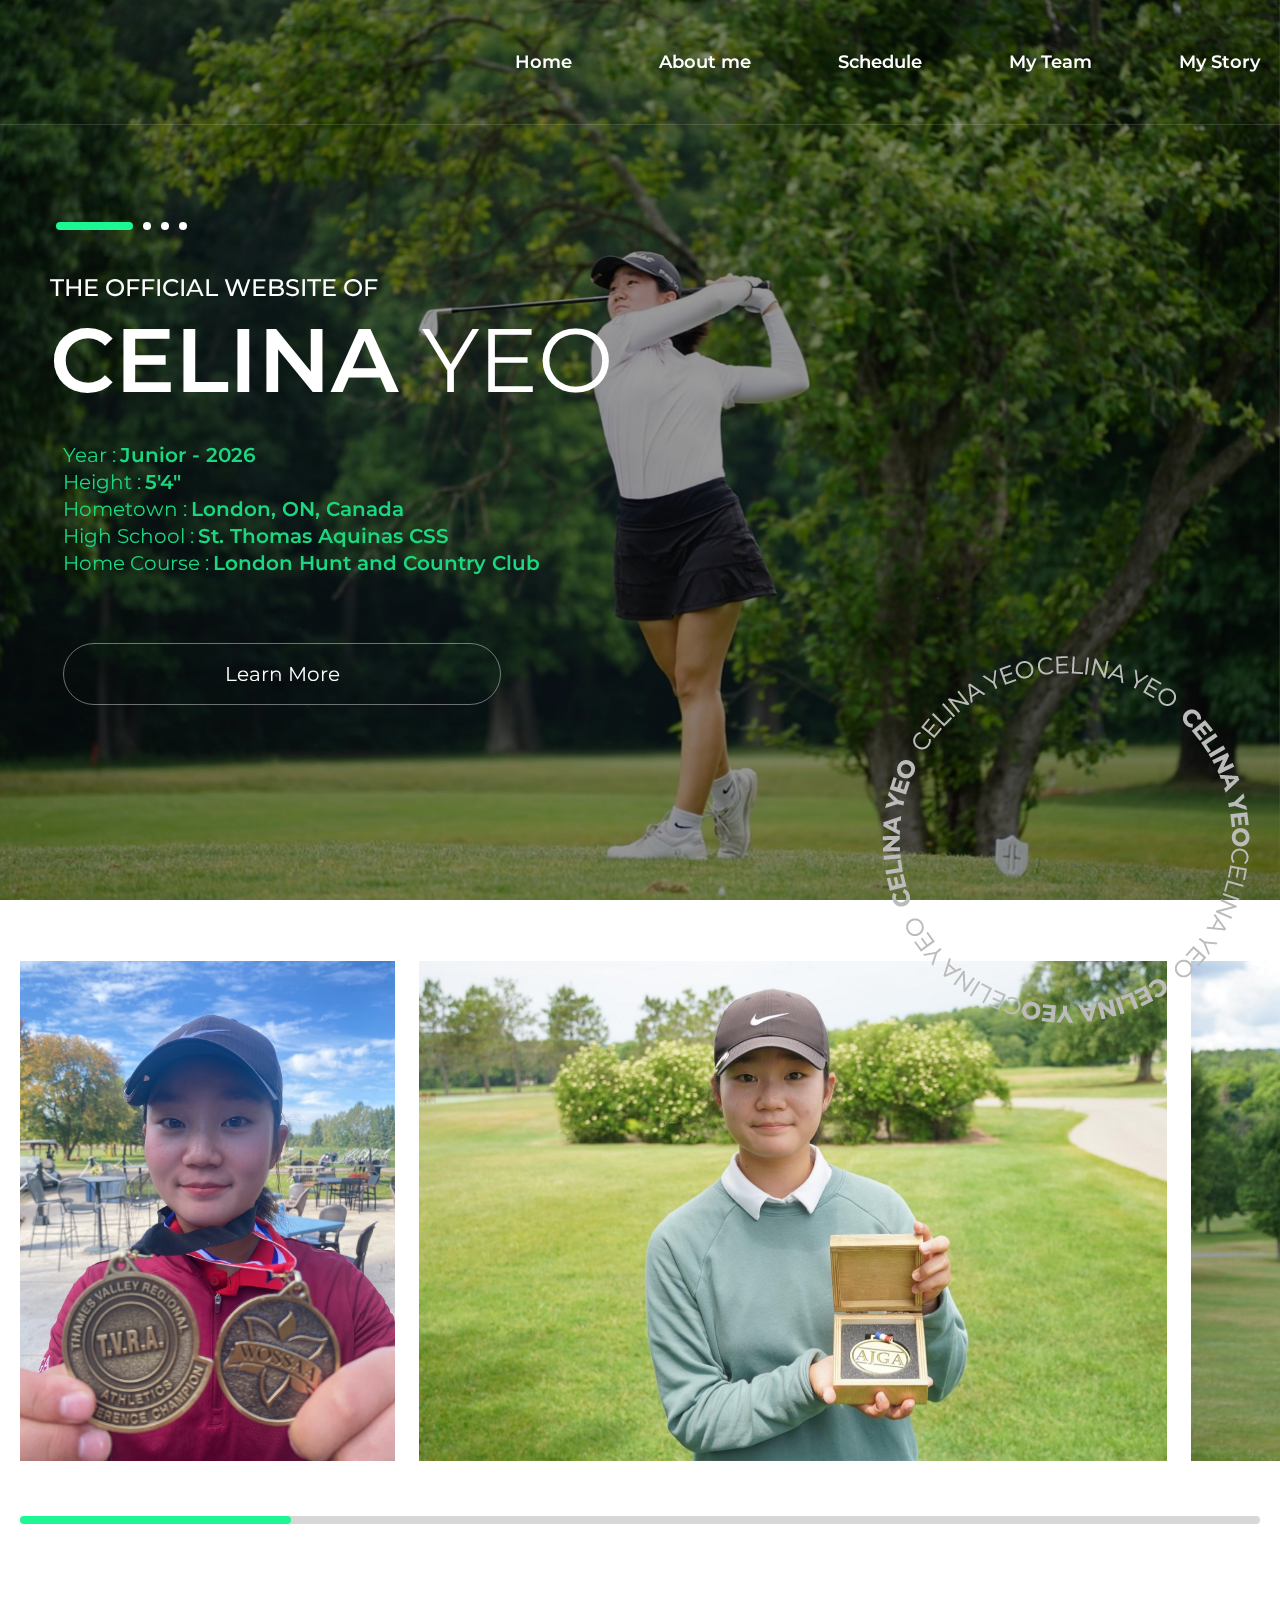
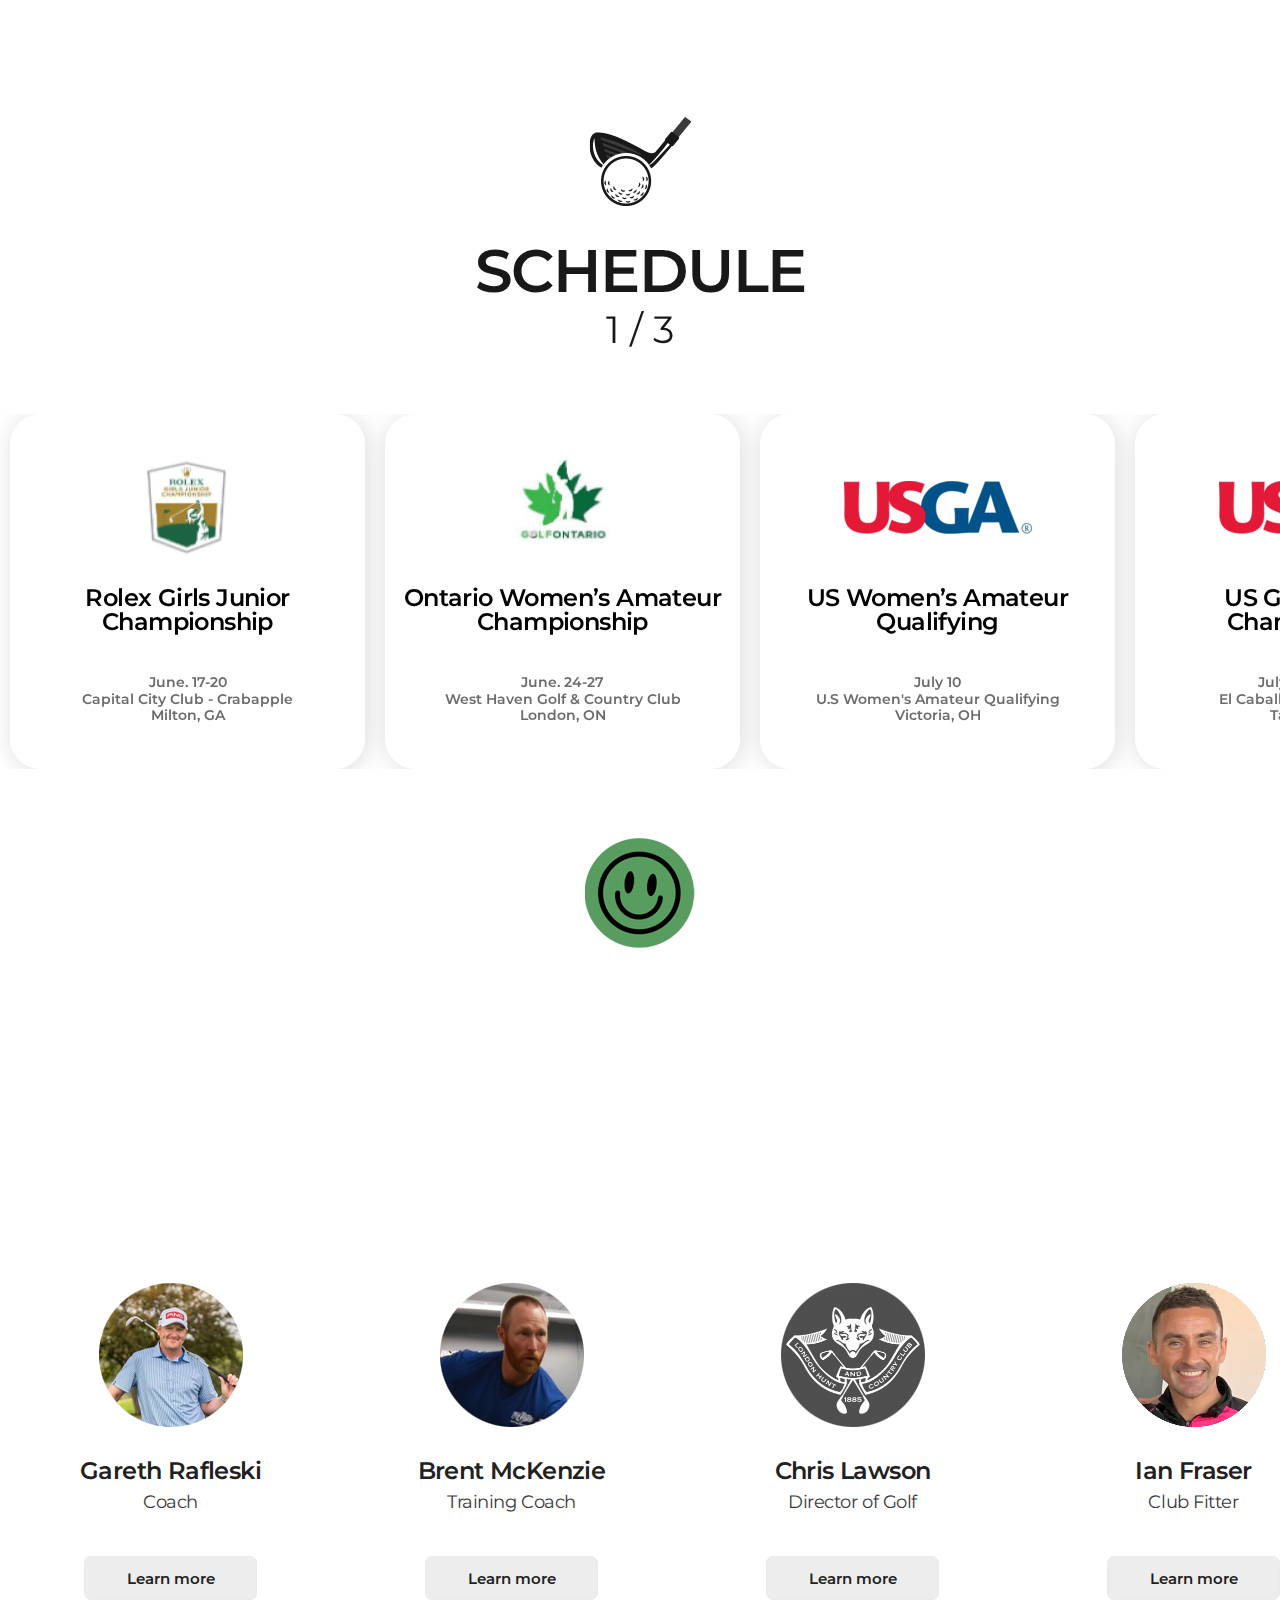
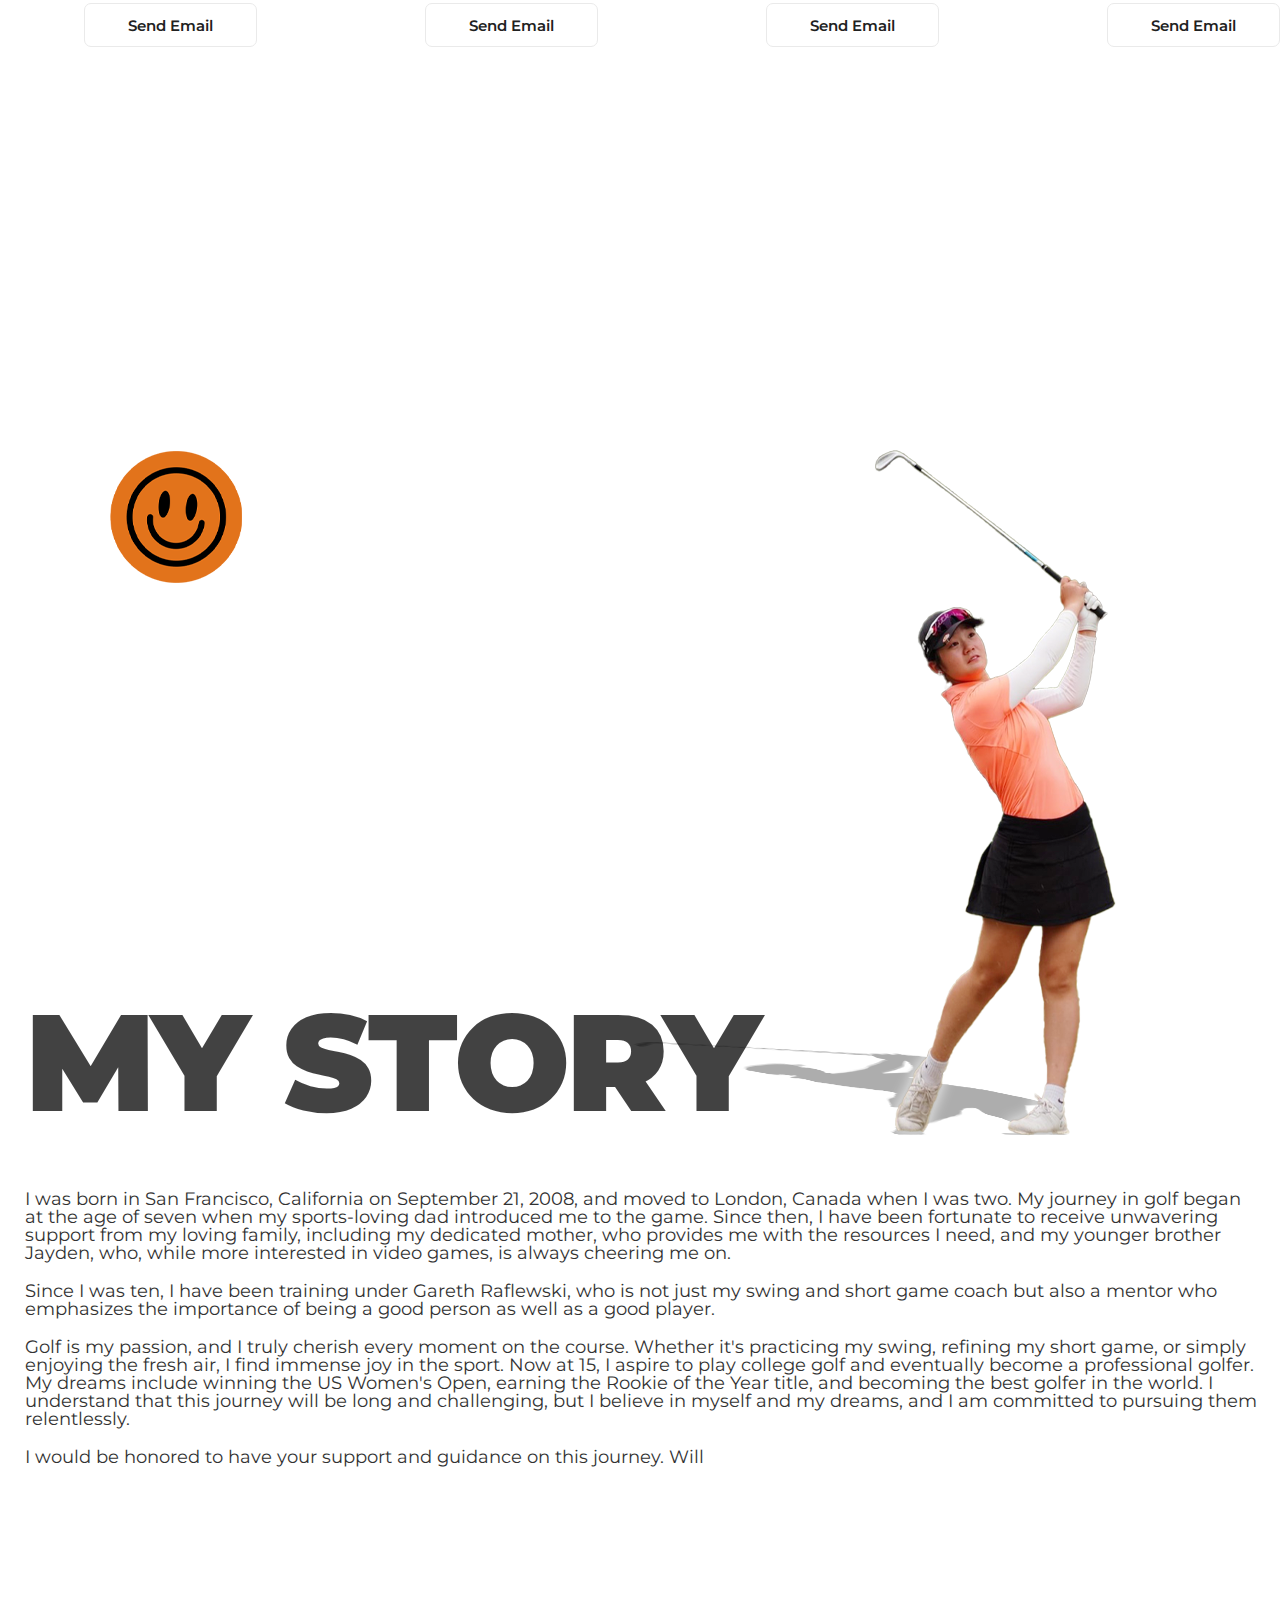
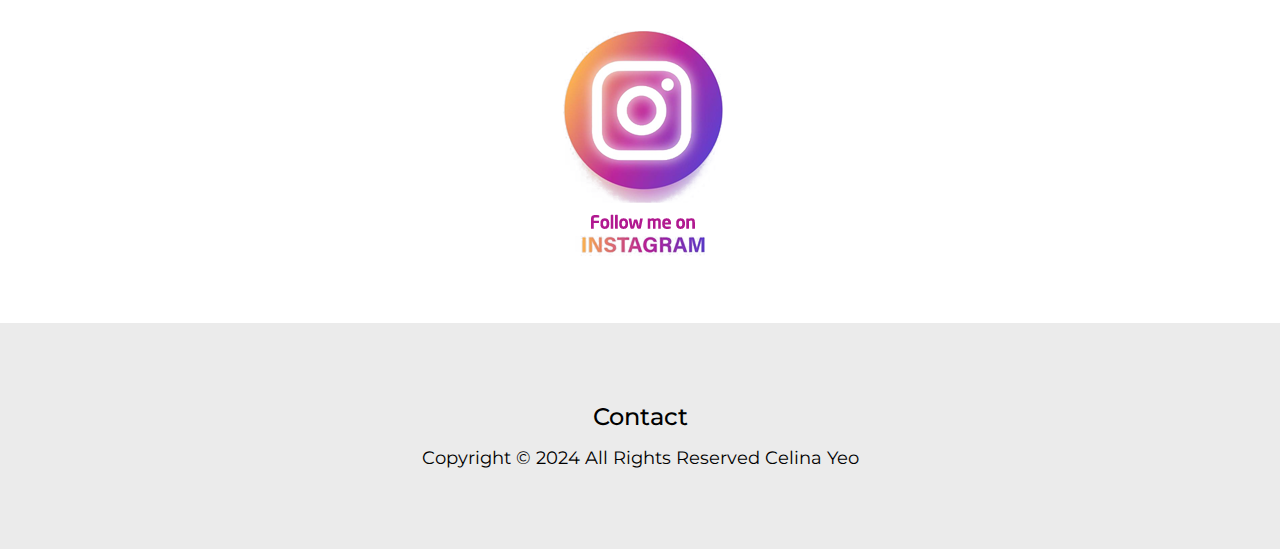
==== index.html @ 1a11cd05 "Update June 10th pt2" ====
<!DOCTYPE html>
<html lang="en">
<head>
    <meta charset="UTF-8">
    <meta name="viewport" content="width=device-width, initial-scale=1.0">
    <title>Celina Yeo</title>
    <link href="https://fonts.googleapis.com/css2?family=Montserrat:ital,wght@0,100..900;1,100..900&display=swap" rel="stylesheet">
    <link rel="stylesheet" href="css/reset/reset.css">
    <link rel="stylesheet" href="css/ui/swiper-bundle.min.css">
    <link rel="stylesheet" href="css/main.css">


    <script src="js/ui/jquery-3.6.2.min.js"></script>
    <script src="js/ui/swiper-bundle.min.js"></script>
    <script src="js/main.js"></script>
</head>
<body>
    <header class="header">
        <div>
            <div class="navBox">
                <ul>
                    <li><a href="#" target="_blank">Home</a></li>
                    <li><a href="#" target="_blank">About me </a></li>
                    <li><a href="#" target="_blank">Schedule</a></li>
                    <li><a href="#" target="_blank">My Team</a></li>
                    <li><a href="#" target="_blank">My Story</a></li>
                </ul>
                <button type="button" class="menuClose">X</button>
            </div>
            <button type="button" class="menuBtn">
                <span></span>
            </button><!--//menuBtn-->
            <div class="menuBg"></div>
        </div>
    </header><!--//header-->
    
    <div class="contents">
        <div class="visualSec">
            <div class="textInner">
                <div>
                    <div class="visual-pagination"></div>
                    <div class="topTx">
                        <span>THE OFFICIAL WEBSITE OF</span>
                        <h2><span>CELINA</span> YEO</h2>
                    </div>
                    <div class="btmTx">
                        <ul>
                            <li>
                                <span>Year :</span>
                                <p>Junior - 2026</p>
                            </li>
                            <li>
                                <span>Height : </span>
                                <p>5'4"</p>
                            </li>
                            <li>
                                <span>Hometown :</span>
                                <p>London, ON, Canada</p>
                            </li>
                            <li>
                                <span>High School :</span>
                                <p>St. Thomas Aquinas CSS</p>
                            </li>
                            <li>
                                <span>Home Course :</span>
                                <p>London Hunt and Country Club</p>
                            </li>
                        </ul>
                    </div>
                    <a href="#" target="_blank" class="more">Learn More</a>
                </div>
                <span class="textCircle"><img src="images/main/cicleText.png" alt="textBackground"></span>
            </div>
        <!-- Slider main container -->
            <div class="visualSlider">
            <!-- Additional required wrapper -->
                <div class="swiper-wrapper">
                    <!-- Slides -->
                    <div class="swiper-slide"><div class="visualImg1"></div></div>
                    <div class="swiper-slide"><div class="visualImg2"></div></div>
                    <div class="swiper-slide"><div class="visualImg3"></div></div>
                    <div class="swiper-slide"><div class="visualImg4"></div></div>
                </div>
            </div>
        </div><!--//visualSec-->

        <div class="sec2Area">
            <div>
                <div class="sec2Slider">
                    <!-- Additional required wrapper -->
                    <div class="swiper-wrapper">
                      <!-- Slides -->
                      <div class="swiper-slide"><img src="images/main/section2Img1.jpg" alt="personImage"></div>
                      <div class="swiper-slide"><img src="images/main/section2Img2.jpg" alt="personImage"></div>
                      <div class="swiper-slide"><img src="images/main/section2Img3.jpg" alt="personImage"></div>
                      <div class="swiper-slide"><img src="images/main/section2Img4.jpg" alt="personImage"></div>
                      <div class="swiper-slide"><img src="images/main/section2Img5.jpg" alt="personImage"></div>
                      <div class="swiper-slide"><img src="images/main/section2Img6.jpg" alt="personImage"></div>
                      <div class="swiper-slide"><img src="images/main/section2Img7.jpeg" alt="personImage"></div>
                      <div class="swiper-slide"><img src="images/main/section2Img8.jpeg" alt="personImage"></div>
                      <div class="swiper-slide"><img src="images/main/section2Img9.jpeg" alt="personImage"></div>
                      <div class="swiper-slide"><img src="images/main/section2Img10.jpeg" alt="personImage"></div>
                    </div>
                  
                    <!-- If we need scrollbar -->
                    <div class="swiper-scrollbar sec2bar"></div>
                  </div>
            </div>
        </div><!--//sec2Area-->
    
        <div class="sec3Area">
            <div>
                <div class="sec3Tit">
                    <img src="images/main/titleIcon1.png" alt="icon">
                    <h2>SCHEDULE</h2>
                    <div class="swiper-pagination"></div>
                </div>

                <div class="swiper sec3Slide">
                    <!-- Additional required wrapper -->
                    <div class="swiper-wrapper">
                      <!-- Slides -->
                        <!-- Rolex - June 17th-20th -->
                        <div class="swiper-slide">
                            <div class="sec3Box">
                                <div class="main_box">
                                    <a href="https://www.ajga.org/tournaments/2024/rolex-girls-junior- championship" target="_blank">
                                    <div class="logoBox">
                                        <img src="images/main/sec3Logo4.jpeg" alt="logo" class="logoimg4">
                                    </div>
                                    <div class="textBox">
                                        <div class="topTx">
                                            Rolex Girls Junior<br>
                                            Championship
                                        </div>
                                        <p class="btmTx">
                                            June. 17-20<br>
                                            Capital City Club - Crabapple <br>
                                            Milton, GA
                                        </p>
                                    </div><!--//textBox-->
                                    </a>
                                </div>

                        </div><!--//sec3Box-->
                        </div>
                        <!-- Ontario Women's - June 24th-27th -->
                        <div class="swiper-slide">
                            <div class="sec3Box">
                                <div class="main_box">
                                    <a href="https://www.golfgenius.com/pages/10233880938517940364" target="_blank">
                                    <div class="logoBox">
                                        <img src="images/main/sec3Logo5.jpeg" alt="logo" class="logoimg5">
                                    </div>
                                    <div class="textBox">
                                        <div class="topTx">
                                            Ontario Women’s Amateur<br>
                                            Championship
                                        </div>
                                        <p class="btmTx">
                                            June. 24-27<br>
                                            West Haven Golf & Country Club<br>
                                            London, ON
                                        </p>
                                    </div><!--//textBox-->
                                    </a>
                                </div>

                        </div><!--//sec3Box-->
                        </div>
                        <!-- US Amateur Qualifying - July 10th -->
                        <div class="swiper-slide">
                            <div class="sec3Box">
                                <div class="main_box">
                                    <a href="https://championships.usga.org/uswomensamateurfourball/2024/scoring.html" target="_blank">
                                        <div class="logoBox">
                                            <img src="images/main/sec3Logo2.png" alt="logo" class="logoimg2">
                                        </div>
                                        <div class="textBox">
                                            <div class="topTx">
                                                US Women’s Amateur <br>
                                                Qualifying
                                            </div>
                                            <p class="btmTx">
                                                July 10 <br>
                                                U.S Women's Amateur Qualifying <br>
                                                Victoria, OH                                    
                                            </p>
                                        </div><!--//textBox-->
                                    </a>
                                </div>

                            </div><!--//sec3Box-->
                        </div> 
                        <!-- US Girls - July 15th-17th -->
                        <div class="swiper-slide">
                                <div class="sec3Box">
                                    <div class="main_box">
                                        <a href="https://championships.usga.org/uswomensamateurfourball/2024/scoring.html" target="_blank">
                                            <div class="logoBox">
                                                <img src="images/main/sec3Logo2.png" alt="logo" class="logoimg2">
                                            </div>
                                            <div class="textBox">
                                                <div class="topTx">
                                                    US Girls’ Junior <br>
                                                    Championship
                                                </div>
                                                <p class="btmTx">
                                                    July 15-20, 2024 <br>
                                                    El Caballero Country Club <br>
                                                    Tarzana, CA                                   
                                                </p>
                                            </div><!--//textBox-->
                                        </a>
                                    </div>
                                </div><!--//sec3Box-->
                        </div>
                        <!-- Randy Wise - Aug. 14-17th -->
                        <div class="swiper-slide">
                            <div class="sec3Box">
                                <div class="main_box">
                                    <a href="https://www.ajga.org/tournaments/2024/the-nelly" target="_blank">
                                        <div class="logoBox">
                                            <img src="images/main/sec3Logo1.png" alt="logo" class="logoimg1">
                                        </div>
                                        <div class="textBox">
                                            <div class="topTx">
                                                AJGA Randy Wise<br>
                                                Junior Open
                                            </div>
                                            <p class="btmTx">
                                                Aug. 14-17<br>
                                                Spring Meadows Country Club <br>
                                                Linden, MI
                                            </p>
                                        </div><!--//textBox-->
                                    </a>
                                </div>
                            </div>
                        </div> 
                    </div>
                </div>
            </div>

        </div><!--//sec3Area-->
    
        <div class="sec4Area">
            <div>
                <h2>MY TEAM</h2>
                <div class="swiper sec4Slide">
                    <!-- Additional required wrapper -->
                    <div class="swiper-wrapper">
                      <!-- Slides -->
                      <div class="swiper-slide">
                        <div class="profileBox">
                            <div class="imgW">
                                <img src="images/main/profile1.png" alt="profile">
                            </div>
                            <div class="profileTx_top">
                                <h3>Gareth Rafleski</h3>
                                <p>Coach</p>
                            </div>
                            <div class="profileTx_Btm">
                                <a href="https://raflewskigolf.com/" target="_blank" class="proLink style1">Learn more</a>
                                <a href="mailto: gareth@raflewskigolf.com" class="proLink style2">Send Email</a>
                            </div>
                        </div>
                      </div>
                      <div class="swiper-slide">
                        <div class="profileBox">
                            <div class="imgW">
                                <img src="images/main/profile2.png" alt="profile">
                            </div>
                            <div class="profileTx_top">
                                <h3>Brent McKenzie</h3>
                                <p>Training Coach</p>
                            </div>
                            <div class="profileTx_Btm">
                                <a href="https://pfpclondon.com/" target="_blank" class="proLink style1">Learn more</a>
                                <a href="mailto: bmckenzie@pfpclondon.com" class="proLink style2">Send Email</a>
                            </div>
                        </div>
                      </div>
                      <div class="swiper-slide">
                        <div class="profileBox">
                            <div class="imgW">
                                <img src="images/main/profile3.png" alt="profile">
                            </div>
                            <div class="profileTx_top">
                                <h3>Chris Lawson</h3>
                                <p>Director of Golf</p>
                            </div>
                            <div class="profileTx_Btm">
                                <a href="https://www.londonhuntclub.com/"target="_blank" class="proLink style1">Learn more</a>
                                <a href="mailto: clawson@londonhuntclub.com " class="proLink style2">Send Email</a>
                            </div>
                        </div>
                      </div>
                      <div class="swiper-slide">
                        <div class="profileBox">
                            <div class="imgW">
                                <img src="images/main/profile04.png" alt="profile">
                            </div>
                            <div class="profileTx_top">
                                <h3>Ian Fraser</h3>
                                <p>Club Fitter</p>
                            </div>
                            <div class="profileTx_Btm">
                                <a href="https://clubchampion.ca/locations/mississauga" target="_blank" class="proLink style1">Learn more</a>
                                <a href="mailto: ian@txg.ca" class="proLink style2">Send Email</a>
                            </div>
                        </div>
                      </div>
                      <div class="swiper-slide">
                        <div class="profileBox">
                            <div class="imgW">
                                <img src="images/main/profile5.png" alt="profile">
                            </div>
                            <div class="profileTx_top">
                                <h3>Jeffrey Romkey</h3>
                                <p>Physiotherapist</p>
                            </div>
                            <div class="profileTx_Btm">
                                <a href="https://reactivephysio.com" target="_blank" class="proLink style1">Learn more</a>
                                <a href="mailto: jeff@reactivephysio.com" class="proLink style2">Send Email</a>
                            </div>
                        </div>
                      </div>
                      <div class="swiper-slide">
                        <div class="profileBox">
                            <div class="imgW">
                                <img src="images/main/profile6.png" alt="profile">
                            </div>
                            <div class="profileTx_top">
                                <h3>Shawn McIntosh</h3>
                                <p>High School Coach</p>
                            </div>
                            <div class="profileTx_Btm">
                                <a href="https://sta.ldcsb.ca" target="_blank" class="proLink style1">Learn more</a>
                                <a href="mailto: smcintosh@ldcsb.ca" class="proLink style2">Send Email</a>
                            </div>
                        </div>
                      </div>
                    </div>
                  </div>
            </div>
        </div><!--//sec4Area-->
    
        <div class="sec5Area">
            <div>
                <div class="sec5Bg">
                    <div class="nameTx">
                        <img src="images/main/sec5text1.png" alt="nametext">
                    </div>
                    <div class="personImgW">
                        <img src="images/main/sec5img1.png" alt="personImage">
                    </div>
                </div>
                <div class="sec5textW">
                    <h2>MY STORY</h2>
                    <ul class="textList">
                        <li>I was born in San Francisco, California on September 21, 2008, and moved to London, Canada when I was two. My journey in golf began at the age of seven when my sports-loving dad introduced me to the game. Since then, I have been fortunate to receive unwavering support from my loving family, including my dedicated mother, who provides me with the resources I need, and my younger brother Jayden, who, while more interested in video games, is always cheering me on.</li>
                        <li>
                            Since I was ten, I have been training under Gareth Raflewski, who is not just my swing and short game coach but also a mentor who emphasizes the importance of being a good person as well as a good player.
                        </li>
                        <li>
                            Golf is my passion, and I truly cherish every moment on the course. Whether it's practicing my swing, refining my short game, or simply enjoying the fresh air, I find immense joy in the sport. Now at 15, I aspire to play college golf and eventually become a professional golfer. My dreams include winning the US Women's Open, earning the Rookie of the Year title, and becoming the best golfer in the world. I understand that this journey will be long and challenging, but I believe in myself and my dreams, and I am committed to pursuing them relentlessly.</li>
                        <li>I would be honored to have your support and guidance on this journey. Will </li>
                    </ul>
                    <div class="instaBox">
                        <a href="https://www.instagram.com/celina_yeo/" target="_blank">
                            <img src="images/main/instalogo.png" alt="instaLink">
                        </a>
                    </div>
                </div><!--//sec5textW-->
            </div>
        </div><!--//sec5Area-->
    </div><!--//contents-->

    <footer class="footer">
        <div>
            <h2>Contact</h2>
            <p>Copyright © 2024 All Rights Reserved Celina Yeo</p>
        </div>
    </footer>
</body>
</html>
---- css/main.css ----
html {
    font-size: 62.5%;
}
body {
    font-family: "Montserrat", sans-serif;
    font-weight: 400;
}
.contents {
    overflow: hidden;
}  

/* header */
.header {
    position: fixed;
    top: 0;
    left: 0;
    z-index: 10;
    width: 100%;
    height: 12.5rem;
    border-bottom: 0.1rem solid rgba(255,255,255,0.14);
    box-sizing: border-box;
    transition: all 0.4s;
}
.menuBtn {
    display: none;
}
.menuBg {
    display: none;
}
.header.on {
    background-color: #fff;
    height: 8rem;
    box-shadow: 0 3px 10px rgba(0,0,0,0.2);
}
.header > div {
    width: 159.6rem;
    margin: 0 auto;
    height: 100%;
    display: flex;
    justify-content: flex-end;
    align-items: center;
}
.header .navBox > ul {
    display: flex;
    gap: 8.7rem;
}
.header .navBox ul > li > a {
    font-size: 1.8rem;
    font-weight: 600;
    color: #fff;
    transition: all 0.4s;
}
.header.on .navBox ul > li > a {
    color: #000;
}
.header .navBox ul > li > a:hover {
    color: #1bd780;
}
.menuClose {
    display: none;
}

/* visualArea */
.visualSec {
    position: relative;
    width: 100%;
    height: 100vh;
}
.visualSlider {
    position: relative;
    width: 100%;
    height: 100%;
    overflow: hidden;
}
.visualSlider .swiper-wrapper::before {
    content: '';
    position: absolute;
    top: 0;
    z-index: 1;
    left: 0;
    width: 100%;
    height: 100vh;
    background: rgba(0,0,0,0.4);
}
.visualSlider .swiper-wpapper {
    width: 100%;
    height: 100%;
} 
.visualSlider .swiper-slide {
    height: 100%;
}
.visualSlider .swiper-slide > div {
    width: 100%;
    height: 100%;
}
.visualSlider .visualImg1 {
    background: url('../images/main/mainBg1.jpg') no-repeat center/cover;
}
.visualSlider .visualImg2 {
    background: url('../images/main/mainBg2.jpg') no-repeat center/cover;
}
.visualSlider .visualImg3 {
    background: url('../images/main/mainBg3.jpg') no-repeat center/cover;
}
.visualSlider .visualImg4 {
    background: url('../images/main/mainBg4.jpg') no-repeat center/cover;
}
.textInner {
    position: absolute;
    z-index: 2;
    left: 50%;
    top: 50%;
    transform: translate(-50%, -50%);
    width: 150.9rem;
    height: 100%;
    display: flex;
    align-items: center;
}
.visualSec .visual-pagination {
    margin-left: 0.6rem;
    margin-bottom: 7.2rem;
}
.visualSec .visual-pagination .swiper-pagination-bullet {
    margin: 0;
    background: #fff;
    opacity: 1;
    transition: all 0.4s;
}            
.visualSec .visual-pagination .swiper-pagination-bullet.swiper-pagination-bullet-active {
    background: #1df793;
    width: 7.7rem;
    border-radius: 1rem;
} 
.visualSec .visual-pagination .swiper-pagination-bullet + .swiper-pagination-bullet {
    margin-left: 1rem;
}
.visualSec .topTx {
    margin-bottom: 7.2rem;
}
.visualSec .topTx > span {
    font-size: 2.4rem;
    display: block;
    color: #fff;
    line-height: 1;
    font-weight: 500; 
    margin-bottom: 3.4rem;
}
.visualSec .topTx h2 {
    font-size: 9rem;
    color: #fff;
}
.visualSec .topTx h2 > span {
    font-weight: 600;
} 
.visualSec .btmTx {
    margin-left: 1.3rem;
    margin-bottom: 7rem;
}
.visualSec .btmTx > ul > li {
    display: flex;
    gap: 0.4rem;
    color: #1bd780;
    line-height: 1;
    font-weight: 400;
    font-size: 2rem;
}
.visualSec .btmTx > ul > li + li {
    margin-top: 1.3rem;
}
.visualSec .btmTx > ul > li > p {
    font-weight: 600;
}
.more {
    margin-left: 1.3rem; 
    width: 43.6rem; 
    height: 9rem;
    display: flex;
    justify-content: center;
    align-items: center;
    border-radius: 6rem;
    border: 1px solid rgba(255,255,255,0.41);
    color: #fff;
    font-size: 2rem;
    transition: all 0.6s;
}
.more:hover {
    background-color: #1bd780;
    border: 1px solid transparent;
}
.textCircle {
    position: absolute;
    bottom: -12.5rem;
    right: -8.7rem;
    z-index: 2;
    animation: circle 7s linear both infinite;
}
@keyframes circle {
    0% {
        transform: rotate(0);
    } 
    100% {
        transform: rotate(360deg);
    }
}


/* section2 */
.sec2Area {
    padding: 6.1rem 0 12rem 0;
    box-sizing: border-box;
}
.sec2Area > div {
    width: 178.2rem;
    margin: 0 auto;
}
.sec2Slider .swiper-slide {
    width: auto;
    height: auto;
    font-size: 0;
}
.sec2Slider .swiper-slide img {
    height: 500px;
}
.sec2Slider {
    width: 100%;
    overflow: hidden;
}
.swiper-horizontal>.swiper-scrollbar, .swiper-scrollbar.swiper-scrollbar-horizontal {
    position: unset;
    width: 100%;
    height: 0.8rem;
    background: #d7d7d7;
    margin-top: 5.5rem;
}
.swiper-scrollbar-drag {
    background: #1df793;
}


/* section3 */
.sec3Area {
    width: 100%;
    overflow: hidden;
    padding: 7.3rem 0 12.4rem 0;
    text-align: center;
    box-sizing: border-box;
    background: url('../images/main/section3Bg.png') no-repeat top/cover;
    background-attachment: fixed;
}
.sec3Area > div {
    margin: 0 auto;
    width: 151.8rem;
}
.sec3Tit {
    margin-bottom: 6.5rem;
}
.sec3Tit > img {
    margin-bottom: 3rem;
}
.sec3Tit > h2 {
    font-size: 6rem;
    color: #181818; 
    font-weight: 600;
    letter-spacing: -0.025em;
}
.sec3Tit .swiper-pagination {
    position: unset;
    margin-top: 1rem;
    color: #181818;
    font-size: 3.8rem;
}
.sec3Slide {
    width: 100%;
}
.sec3Slide .swiper-slide {
    width: 35.5rem;
    margin: 0 1rem;
}
.sec3Slide .main_box a{
    background-color: #fff;
    height: 35.5rem;
    border-radius: 3rem;
    box-shadow: 2px 2px 24px rgba(0,0,0,0.14);
    display: flex;
    flex-direction: column;
    justify-content: center;
    gap: 3rem;
    transition: all 0.5s;
}
.sec3Slide .swiper-slide .main_box:hover a {
    background-color: rgba(0,0,0,0.7);
    color: #fff;
}
.sec3Slide .swiper-slide .main_box:hover a .textBox .topTx {
    color: #fff;
}
.sec3Slide .swiper-slide .main_box:hover a .textBox .btmTx {
    color: #fff;
}

.sec3Slide .logoBox {
    height: 9.7rem;
    display: flex; 
    justify-content: center;
    align-items: center;
}
.sec3Slide .textBox {
    display: flex;
    flex-direction: column;
    align-items: center;
    justify-content: center;
    gap: 4rem;
}
.sec3Slide .textBox .topTx {
    color: #000000;
    font-size: 2.4rem;
    font-weight: 600;
    letter-spacing: -0.025em;
}
.sec3Slide .textBox .btmTx {
    font-size: 1.4rem;
    color: #6c6b6b;
    line-height: 1.2;
    font-weight: 600;
} 
.sec3Slide .sub_box a {
    display: flex;
    align-items: center;
    justify-content: center;
    margin-top: 3rem;
    height: 21.2rem;
    background: #fff;
    border-radius: 3rem;
    box-shadow: 2px 2px 24px rgba(0,0,0,0.14);
    transition: all 0.5s;
}
.sec3Slide .sub_box a:hover {
    background-color: rgba(0,0,0,0.7);
    color: #fff;
}
.sec3Slide .sub_box a .textBox {
    gap: 2rem;
    transition: all 0.5s;
}
.sec3Slide .sub_box a:hover .textBox{
    color: #fff;
}
.sec3Slide .sub_box a .topTx {
    font-size: 2rem;
    transition: all 0.5s;
}
.sec3Slide .sub_box a:hover .topTx {
    color: #fff;
} 
.sec3Slide .sub_box a .btmTx {
    font-size: 1.8rem;
    transition: all 0.5s;
}
.sec3Slide .sub_box a:hover .btmTx {
    color: #fff;
}
.logoimg4 {
    height: 10rem;
}
.logoimg5 {
    height: 10rem;
}


/* section4 */
.sec4Area {
    position: relative;
    background: url('../images/main/section4Bg.png') no-repeat center/cover;
    padding: 12rem 0 20rem 0;
    box-sizing: border-box;
    background-attachment: fixed;
}
.sec4Area::before {
    content: '';
    position: absolute; 
    top: 0; 
    left: 50%;
    transform: translate(-50%, -50%);
    width: 11rem; 
    height: 11rem;
    background: url('../images/main/sticker.png') no-repeat center/cover;
}

.sec4Area > div {
    width: 170.7rem;
    margin: 0 auto;
    text-align: center;
}
.sec4Area h2 {
    font-size: 6rem;
    color: #fff;
    font-weight: 600;
    margin-bottom: 16rem;
}
.sec4Slide {
    width: 100%;
    padding-top: 2rem;
}
.sec4Slide .swiper-slide {
    width: 31.3rem;
    height: 41.8rem;
    background-color: #fff;
    border-radius: 3rem;
    margin: 0 1.4rem;
    transition: all 0.4s;
}
.sec4Slide .swiper-slide:hover {
    transform: translateY(-20px);
    background: rgba(255,255,255,0.2);
}
.sec4Slide .swiper-slide:hover .profileTx_top > h3 {
    color: #fff;
}
.sec4Slide .swiper-slide:hover .profileTx_top > p {
    color: #fff;
}
.sec4Slide .swiper-slide:hover .proLink.style2 {
    color: #fff;
}
.profileBox .imgW {
    margin-top: 3rem;
    margin-bottom: 3rem;
}
.profileTx_top  {
    margin-bottom: 4.5rem;
}
.profileTx_top > h3 {
    font-size: 2.4rem;
    color: #212121;
    font-weight: 600;
    margin-bottom: 1rem;
    letter-spacing: -0.025em;
}
.profileTx_top > p {
    font-size: 1.8rem;
    letter-spacing: -0.025em;
    color: #393939;

}
.proLink {
    display: block;
    width: 17.1rem;
    margin: 0 auto;
    height: 4.2rem;
    border: 1px solid #eaeaea;
    background-color: #ededed;
    display: flex;
    justify-content: center;
    align-items: center;
    font-size: 1.5rem;
    color: #212121;
    font-weight: 600;
    border-radius: 0.7rem;
}
.proLink.style2 {
    background: transparent;
}
.proLink + .proLink  {
    margin-top:0.3rem;
}

/* section5 */
.sec5Area {
    padding: 26rem 0 6.5rem 0;
    box-sizing: border-box;
}
.sec5Area > div {
    position: relative;
    width: 159.6rem;
    margin: 0 auto;
}
.sec5Bg {
    position: relative;
    width: 100%;
    height: 58rem;
    margin: 0 auto;
    background: url('../images/main/sec5Bg.png') no-repeat center/cover;
    border-radius: 3rem;
    background-attachment: fixed;
}
.sec5Bg::before {
    content: '';
    position: absolute; 
    top: -8rem; 
    left: 9rem;
    width: 13.2rem;
    height: 13.2rem;
    background: url('../images/main/sticker2.png') no-repeat center/cover;
}
.nameTx {
    position: absolute;
    top: 3rem;
    right: 26.8rem;
}
.personImgW {
    position: absolute;
    bottom: -4.1rem; 
    right: 13.1rem;
}
.sec5textW {
    position: relative;
    z-index: 2;
    margin-top: -11.8rem;
    margin-left: 0.5rem;
}
.sec5textW h2 {
    font-size: 13.7rem;
    color: rgba(0,0,0,0.74);
    font-weight: 900;
    letter-spacing: -0.025em;
    margin-bottom: 6rem;
}
.textList > li {
    font-size: 1.8rem;
    color: #323232;
}
.textList > li + li {
    margin-top: 2rem;
}
.instaBox {
    margin-top: 16.5rem;
    text-align: center;
}

/* footer */
.footer {
    width: 100%;
    height: 22.6rem;
    background-color: #ebebeb;
    display: flex;
    align-items: center;
    justify-content: center;
    text-align: center;
}
.footer h2 {
    font-size: 2.4rem;
    color: #000000;
    font-weight: 500;
    margin-bottom: 2rem;
}
.footer p {
    font-size: 1.8rem;
    color: #000000;
}

@media screen and (max-height: 900px) {
    .visualSec .visual-pagination {
        font-size: 4rem;
        margin-bottom: 4rem;
    }
    .visualSec .btmTx > ul > li + li {
        margin-top: 0.7rem;
    }
    .visualSec .topTx {
        margin-bottom: 4rem;
    }
    .visualSec .topTx > span {
        margin-bottom: 1.5rem;
    }
    .more {
        height: 6rem;
    }
}

@media screen and (max-width: 1800px) {
    .textCircle {
        right: 0;
    }
    .sec2Area > div {
        width: calc(100% - 2rem);
        margin-left: 2rem;
        box-sizing: border-box;
    }
    .swiper-horizontal>.swiper-scrollbar, .swiper-scrollbar.swiper-scrollbar-horizontal {
        width: calc(100% - 2rem);
    }
    
}

@media screen and (max-width: 1740px) {
    .header > div {
        width: 100%;
        padding: 0 2rem;
        box-sizing: border-box;
    }
    .sec4Area > div {
        width: 100%;
        box-sizing: border-box;
    }

}

@media screen and (max-width: 1600px) {
    .textInner {
        width: 100%;
        padding-left: 5rem;
        box-sizing: border-box;
    }
    .textCircle {
        right: 3rem;
    }
    .sec3Area > div {
        width: 100%;
        /* padding: 0 2rem; */
        box-sizing: border-box;
    }
    .sec5Area > div {
        width: 100%;
        padding: 0 2rem;
        box-sizing: border-box;
    }
}

@media screen and (max-width: 1024px) {
    .header .navBox > ul {
        gap: 3rem;
    }
    .header{
        height: 9rem;
    }
    .header .navBox > ul > li > a {
        font-size: 1.7rem;
    }
    .textCircle {
        bottom: -5rem;
    }
    .textCircle img {
        width: 15rem;
        height: 15rem;
    }

    .visualSec .visual-pagination {
        margin-bottom: 3rem;
    }
    .visualSec .topTx > span {
        font-size: 2rem;
    }
    .visualSec .topTx h2 {
        font-size: 7rem;
    }
    .visualSec .topTx {
        margin-bottom: 4rem;
    }
    .visualSec .btmTx > ul > li {
        font-size: 1.7rem;
    }
    .more {
        width: 34rem;
    }


    .sec4Area {
        padding: 12rem 0 16rem 0;
    }
    .sec4Area h2 {
        margin-bottom: 3rem;
    }



    .personImgW {
        right: 0;
    }
    .nameTx {
        right: 18rem;
    }
    .nameTx img {
        height: 13rem;
    }
    .sec5textW h2 {
        font-size: 8rem;
    }
    .sec5textW {
        margin-top: -5.8rem;
    }
    .sec5Bg::before {
        left: 4rem;
    }
    .sec5Area {
        padding: 19rem 0 5.5rem 0;
    }

}

@media screen and (max-width: 768px) {
    .header {
        height: 7rem;
    }
    .header.on {
        height: 5rem;
    }
    .menuBtn {
        position: relative;
        display: block;
        width: 3rem;
        height: 2rem;
        background-color: transparent;
        border: 0;
    }
    .menuBtn > span {
        position: absolute; 
        top: 50%;
        left: 0;
        transform: translateY(-50%);
        width: 100%;
        height: 2px;
        background-color: #fff; 
    }
    .menuBtn::before {
        content: '';
        position: absolute; 
        top: 0;
        left: 0;
        width: 100%;
        height: 2px;
        background: #fff;
    }
    .menuBtn::after {
        content: '';
        position: absolute; 
        bottom: 0;
        left: 0;
        width: 100%;
        height: 2px;
        background: #fff;
    }
    .menuBg {
        display: block;
        position: fixed;
        top: 0; 
        left: 0; 
        width: 100%;
        height: 100vh;
        background-color: rgba(0,0,0,0.4);
        opacity: 0;
        visibility: hidden;
        transition: all 0.4s;
    } 
    .header.on .menuBtn > span {
        background-color: #000;
    }
    .header.on .menuBtn::before {
        background-color: #000;
    }
    .header.on .menuBtn::after {
        background-color: #000;
    }

    .menuBg.on {
        opacity: 1;
        visibility: visible;
    }
    .header .navBox {
        position: fixed;
        top: 0;
        right: -100%;
        width: 300px;
        height: 100vh;
        z-index: 2;
        background-color: #fff;
        padding: 6rem 3rem 3rem 3rem;
        box-sizing: border-box;
        transition: all 0.5s;
    }
    .header .navBox.on {
        right: 0;
    }
    .header  .navBox > ul {
        flex-direction: column;
    }
    .header  .navBox > ul > li > a {
        color: #000;
    }
    .menuClose {
        position: absolute;
        top: 1rem; 
        right: 1rem;
        display: block;
        background: transparent;
        border: 0;
        font-size: 3rem;
        padding: 0;
    } 
    
    .textInner {
        padding-left: 2rem;
    }
    .visualSec .visual-pagination .swiper-pagination-bullet.swiper-pagination-bullet-active {
        width: 4rem;
    }
    .visualSec .topTx {
        margin-bottom: 3rem;
    }
    .visualSec .topTx h2 {
        font-size: 4.3rem;
    }
    .visualSec .topTx > span {
        font-size: 1.8rem;
    }
    .visualSec .btmTx {
        margin-left: 0;
        margin-bottom: 3rem;
    }
    .visualSec .btmTx > ul > li {
        font-size: 1.4rem;
    }
    .visualSec .btmTx > ul > li > span {
        flex-shrink: 0;
    }
    .visualSec .btmTx > ul > li > p {
        font-weight: 500;
    }
    .more {
        margin-left: 0;
        width: 18rem;
        height: 5rem;
        border-radius: 2rem;
        font-size: 1.8rem;
    }

    .sec2Area {
        padding: 6rem 0 5rem 0;
    }
    .sec2Slider .swiper-slide img {
        height: 30rem;
    }
    .swiper-horizontal>.swiper-scrollbar, .swiper-scrollbar.swiper-scrollbar-horizontal {
        margin-top: 2.5rem;
        height: 0.5rem;
    }

    .sec3Tit > img {
        height: 4rem;
        margin-bottom: 1.5rem;
    }
    .sec3Tit > h2 {
        font-size: 2.4rem;
    }
    .sec3Tit .swiper-pagination {
        font-size: 1.8rem;
    }
    .sec3Tit {
        margin-bottom: 4.5rem;
    }

    .sec3Slide .main_box a {
        height: 30rem; 
        gap: 2rem;
        
    }
    .sec3Slide .sub_box a {
        margin-top: 1.5rem;
    }
    .sec3Slide .swiper-slide {
        width: 25.5rem;
    }
    .sec3Slide .logoBox {
        height: 7rem;
    }
    .sec3Slide .logoBox img {
        height: 5rem;
    }
    .sec3Area > div {
        padding: 0 1rem;
    }
    .sec3Slide .textBox {
        gap: 2rem;
    }
    .profileBox .imgW {
        margin-bottom: 2rem;
    }
    .sec3Slide .textBox .topTx {
        font-size: 1.8rem;
    }
    .profileTx_top > h3 {
        font-size: 1.8rem;
    }
    .sec4Slide .swiper-slide {
        width: 23.3rem;
        height: 31.8rem;
    }
    .profileTx_top {
        margin-bottom: 2rem;
    }

    .sec4Area h2 {
        font-size: 2.4rem;
    }
    .sec4Area {
        padding: 8rem 0 8rem 0;
    }
    .sec4Area::before {
        width: 5.5rem;
        height: 5.5rem;
    }
    .profileBox .imgW > img {
        height: 10rem;
    }
    .proLink {
        font-size: 1.4rem;
        height: 2.5rem;
    }
    .sec5textW {
        margin-top: 5rem;
    }
    .sec5Bg {
        height: 27rem;
        background-attachment: unset;
    }
    .sec5Area {
        padding: 7rem 0 5.5rem 0; 
    }
    .nameTx {
        right: 12rem;
    }
    .nameTx img {
        height: 6rem;
    }
    .sec5Bg::before {
        width: 5rem;
        height: 5rem;
        left: 0.2rem;
        top: -2.7rem;
    }
    .personImgW img {
        height: 33rem;
    }
    .sec5textW h2 {
        font-size: 2.4rem;
        margin-bottom: 3rem;
    }
    .textList > li {
        font-size: 1.4rem;
    }
    .instaBox {
        margin-top: 4.5rem;
    }
    .instaBox img {
        height: 15rem;
    }
    .sec3Area .sec3Slide .logoimg2 {
        height: 3rem;
    }

    /* footer */
    .footer {
        height: 15rem;
    }
    .footer p {
        font-size: 1.3rem;
    }
}

/* @media screen and (max-width: 500px) {
    .sec3Slide .textBox .topTx {
        font-size: 3.8vw;
    }
    .sec3Slide .textBox .btmTx {
        font-size: 2.8vw;
    }
    .sec3Slide .sub_box a .topTx {
        font-size: 4vw;
    }
    .sec3Slide .sub_box a .btmTx {
        font-size: 3.2vw;
    }
    .sec3Slide .main_box a {
        height: 23rem;
    }
    .sec3Slide .sub_box a {
        height: 13rem;
    }
} */
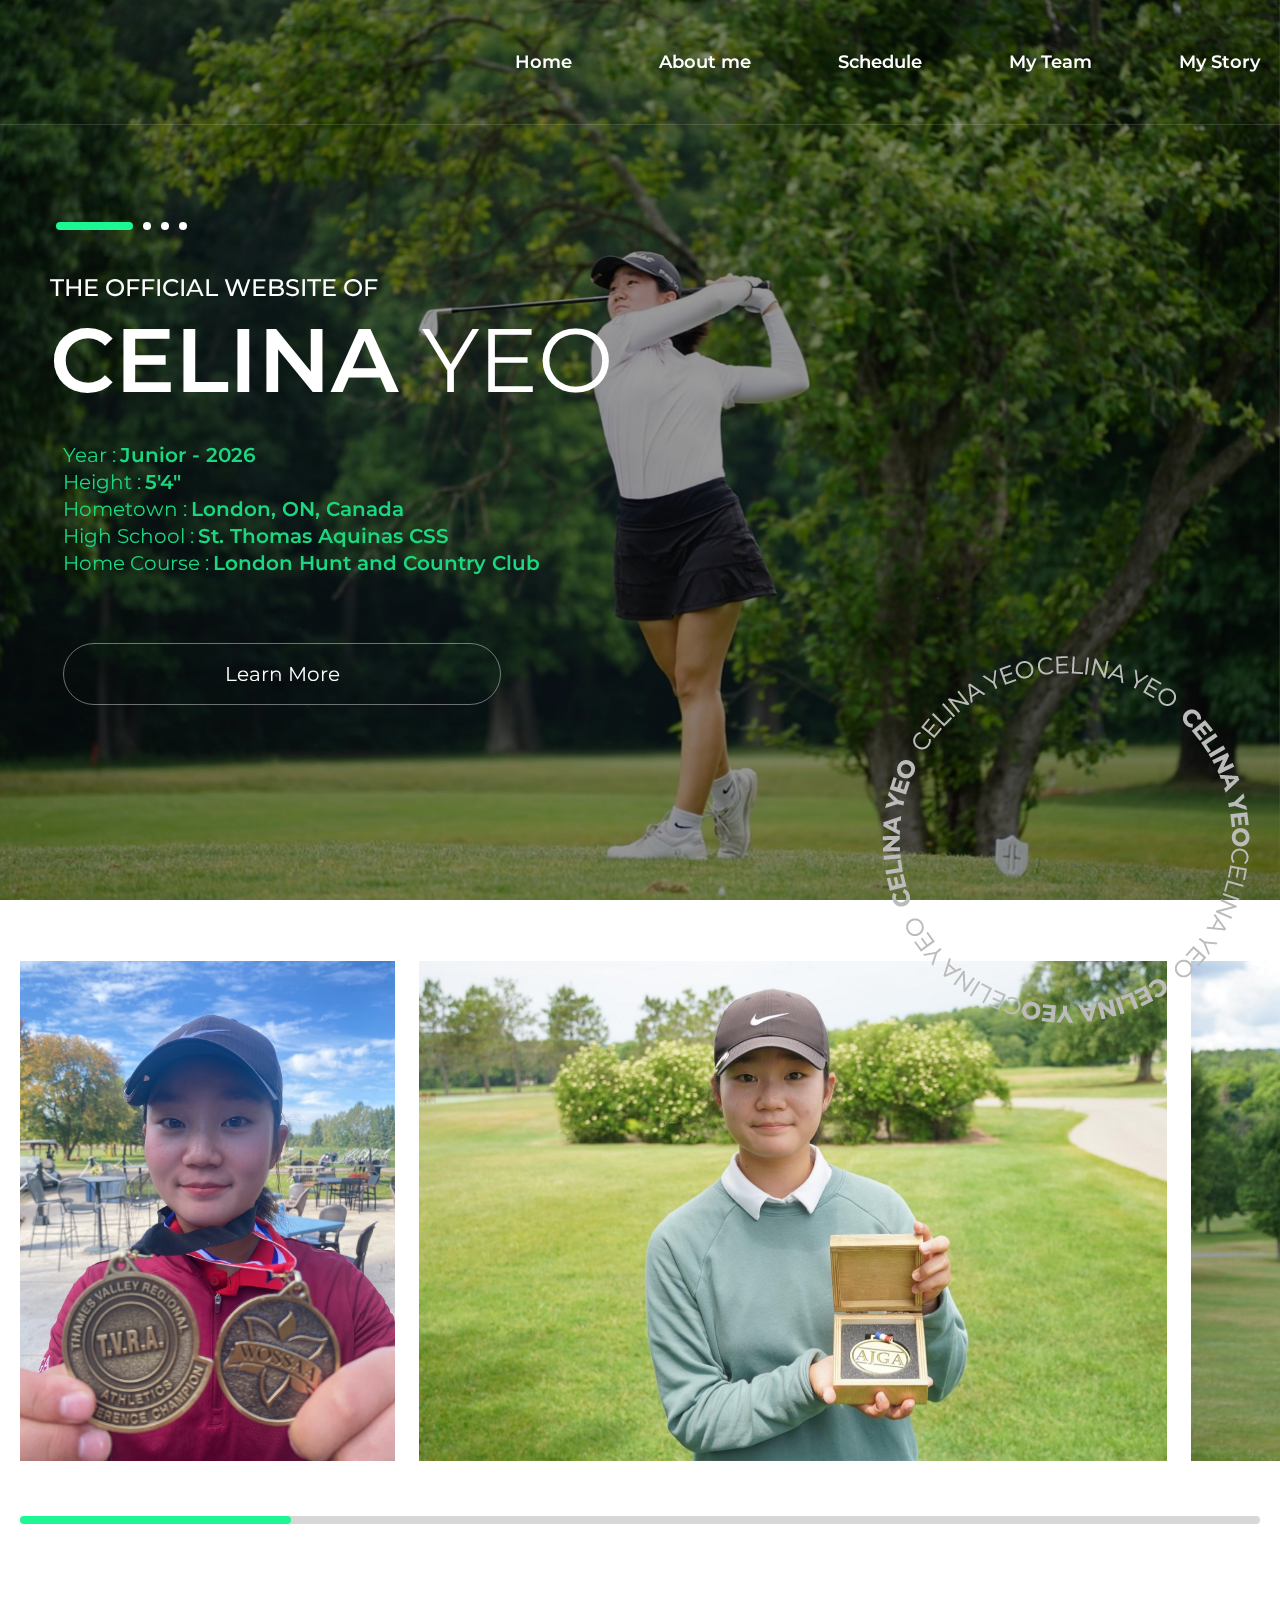
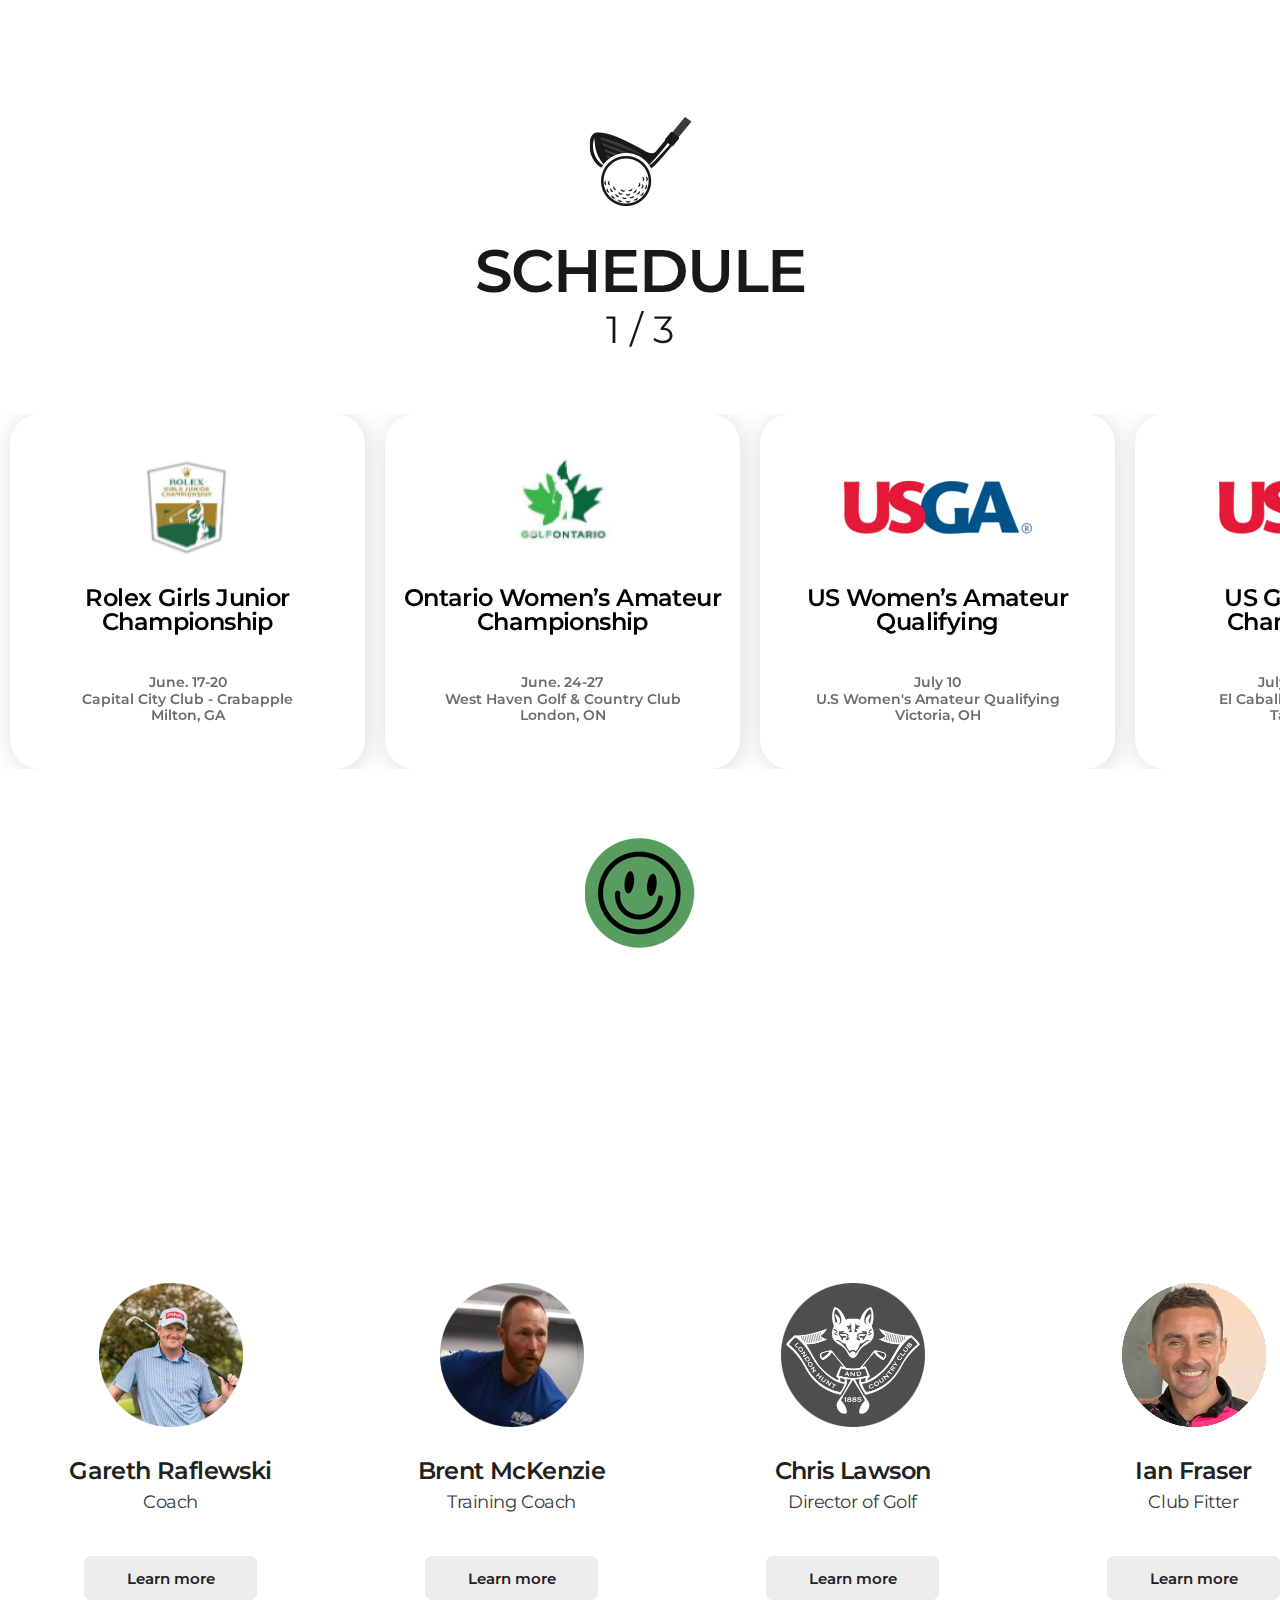
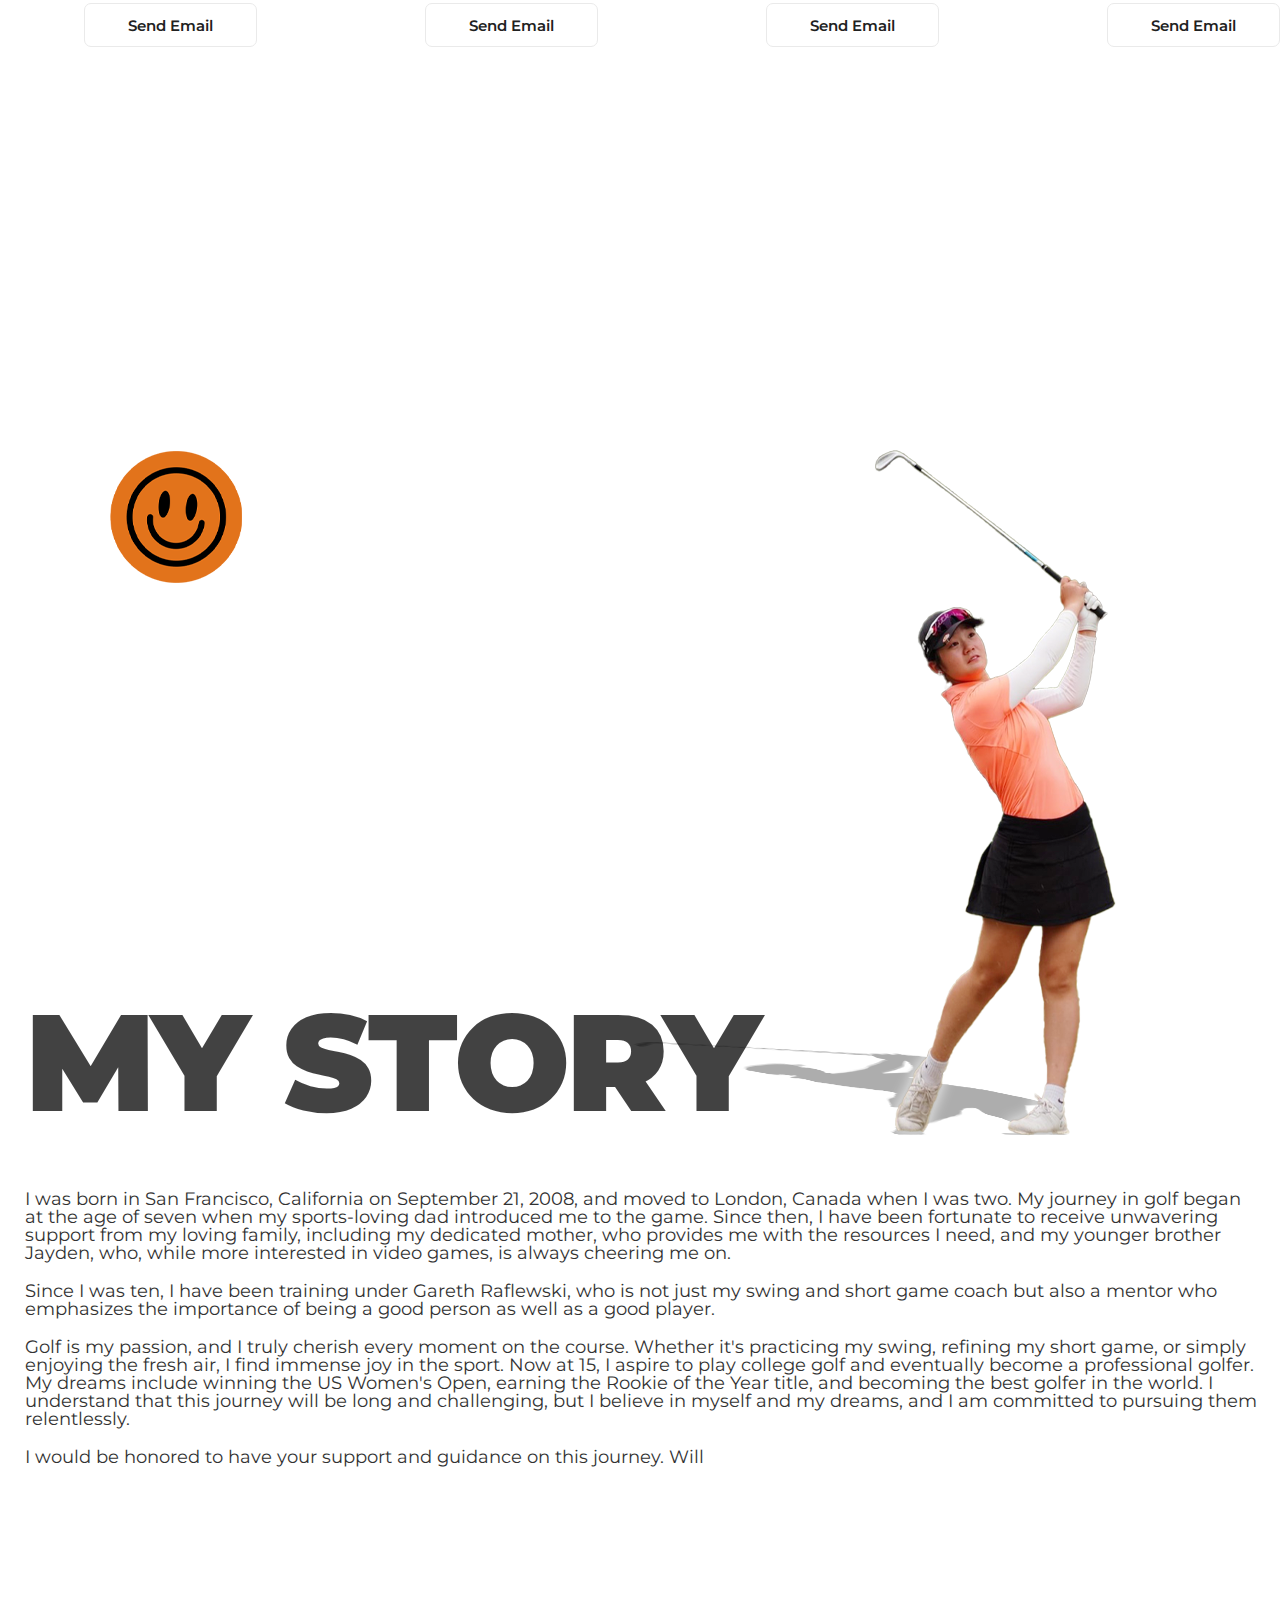
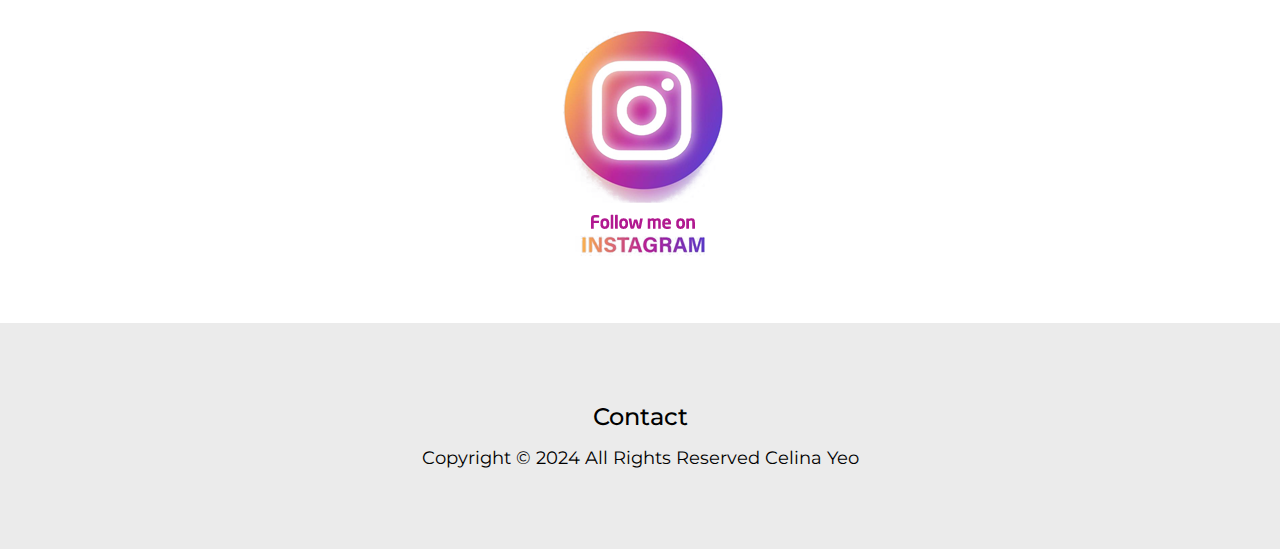
==== commit 040f4744: "update June 10th pt3" ====
--- a/index.html
+++ b/index.html
@@ -257,7 +257,7 @@
                                 <img src="images/main/profile1.png" alt="profile">
                             </div>
                             <div class="profileTx_top">
-                                <h3>Gareth Rafleski</h3>
+                                <h3>Gareth Raflewski</h3>
                                 <p>Coach</p>
                             </div>
                             <div class="profileTx_Btm">
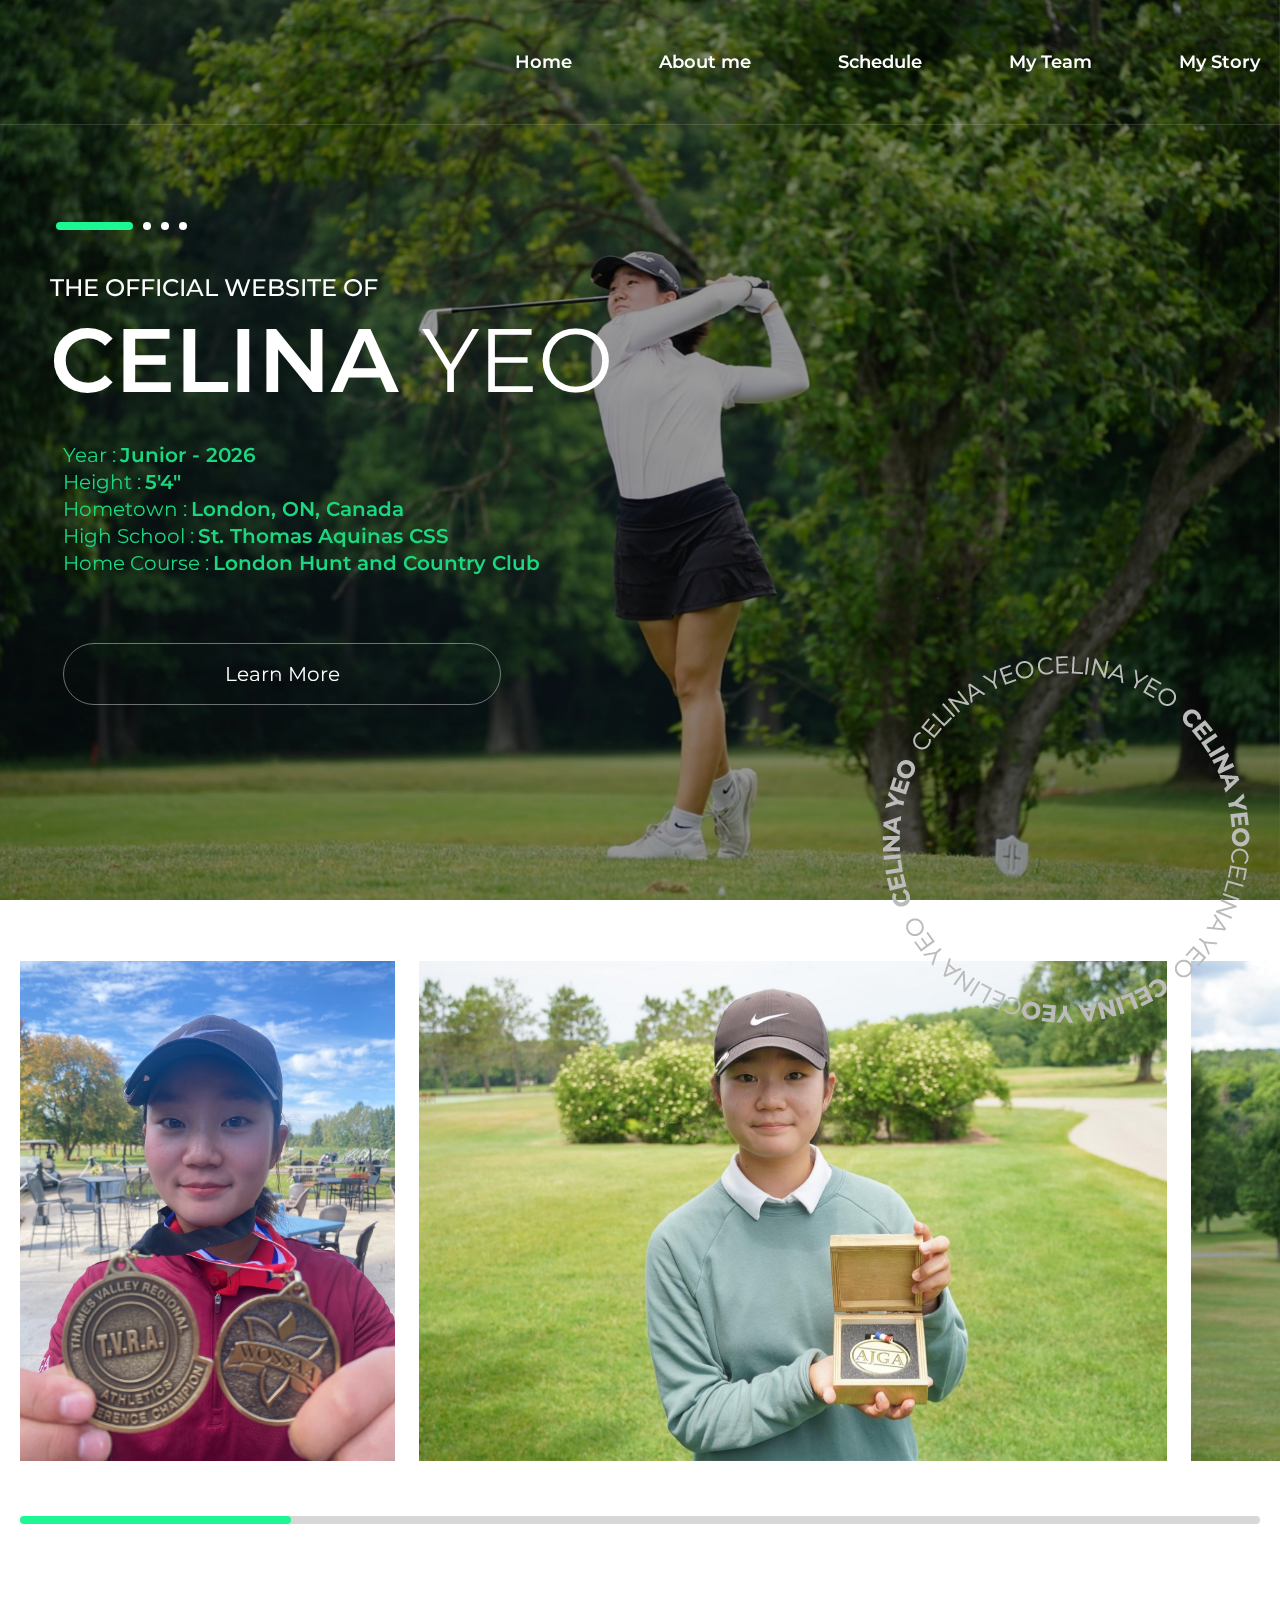
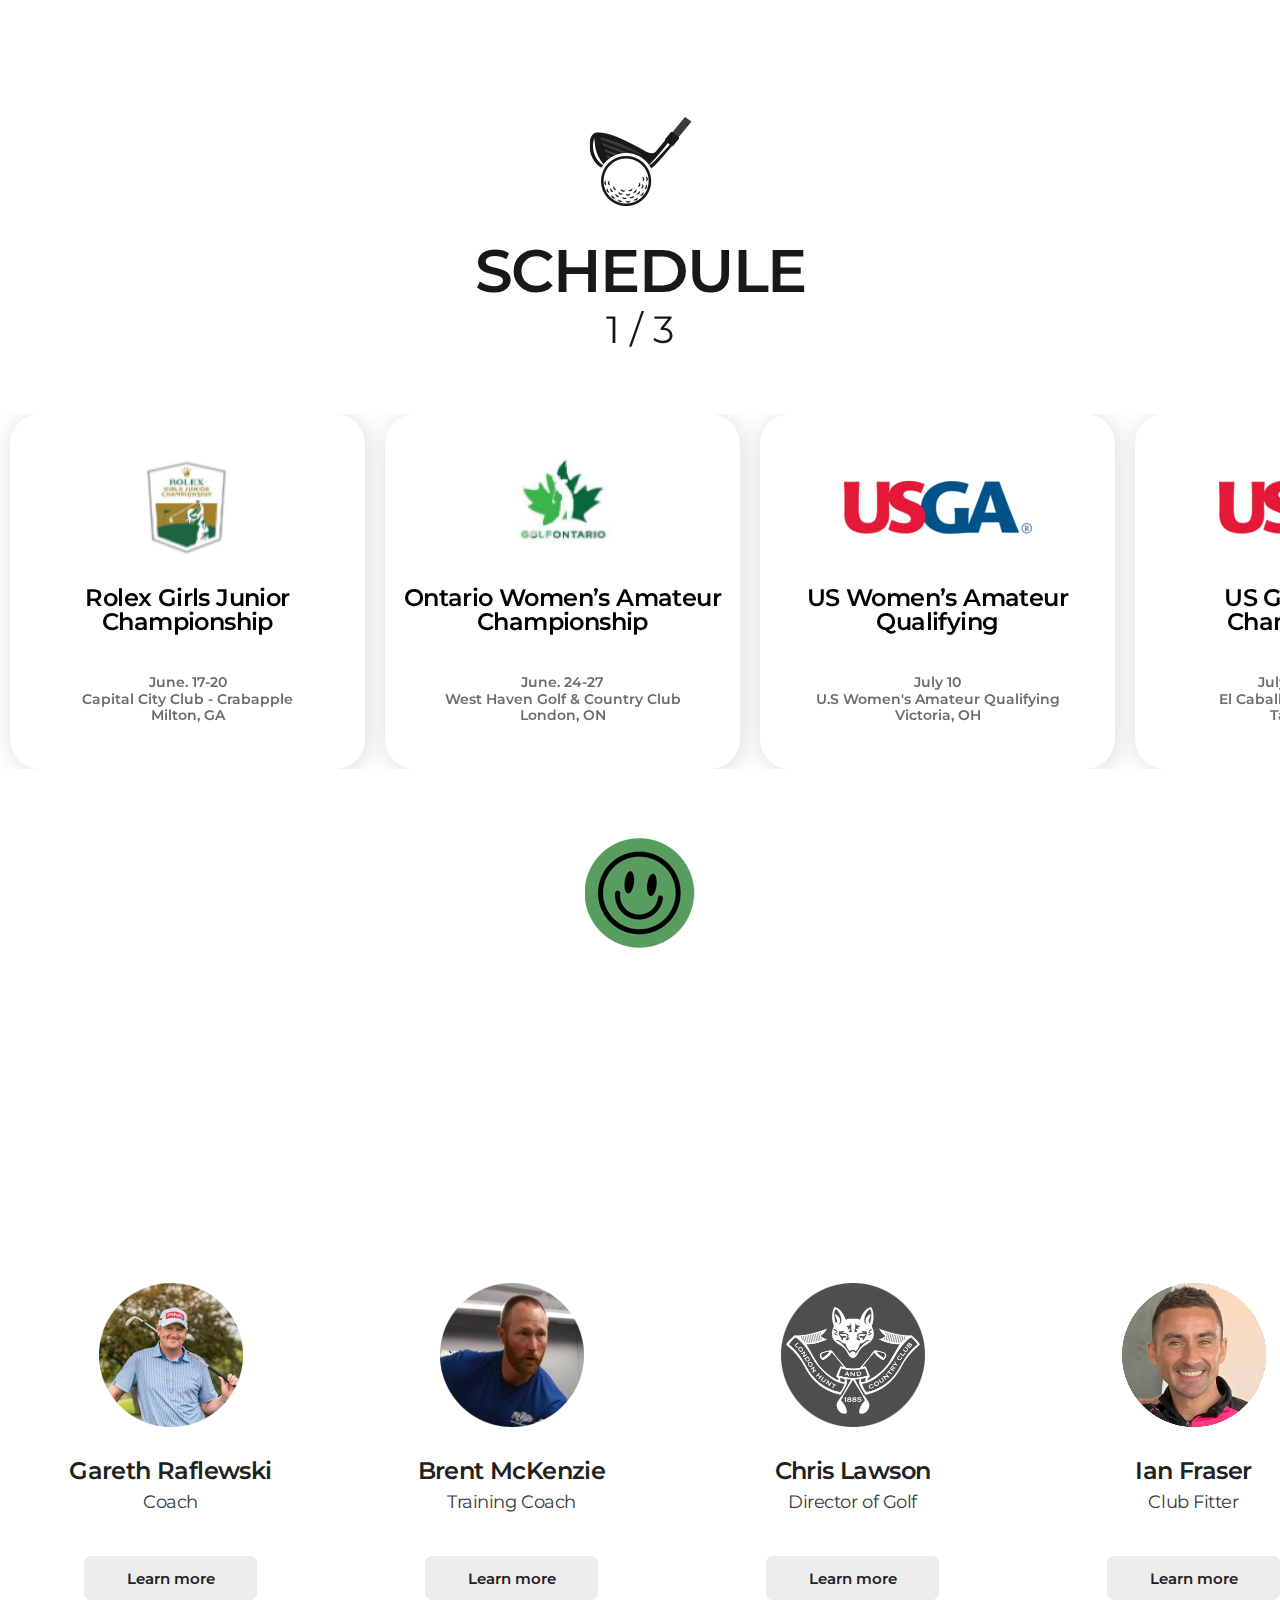
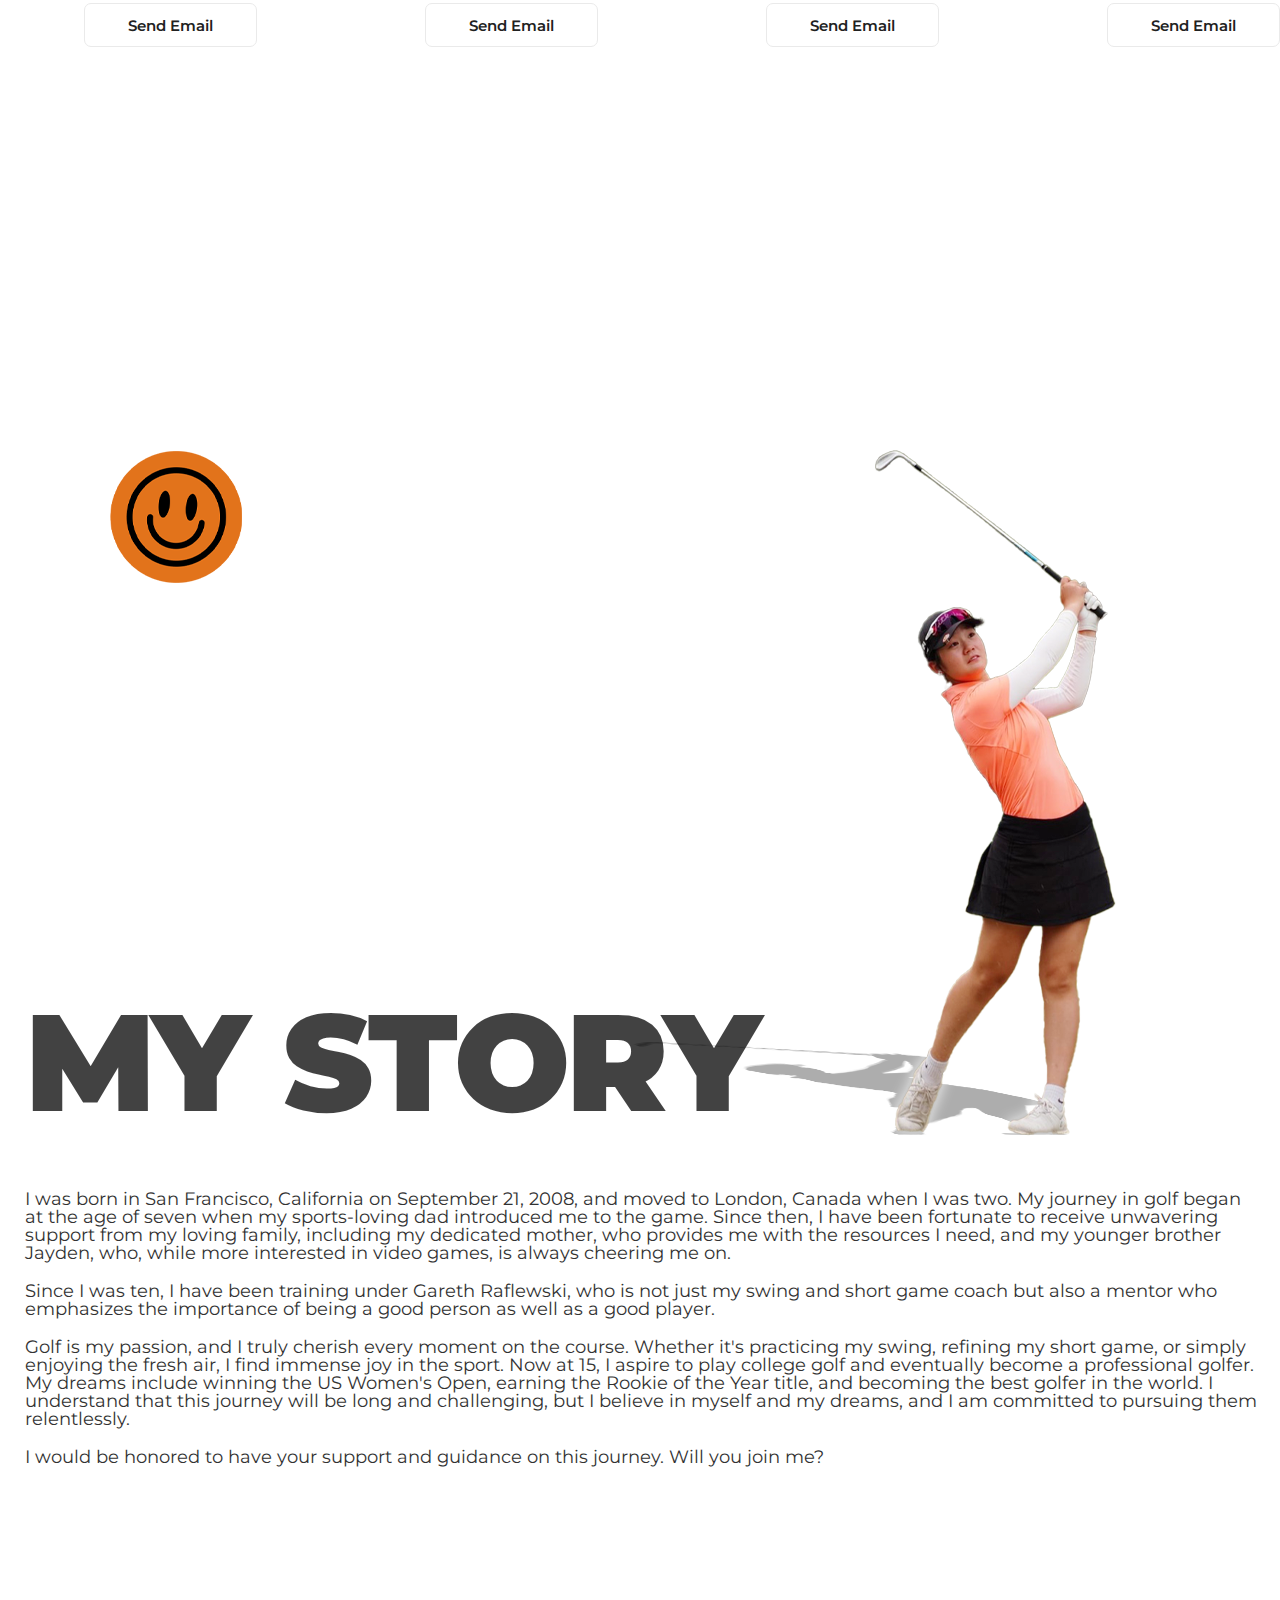
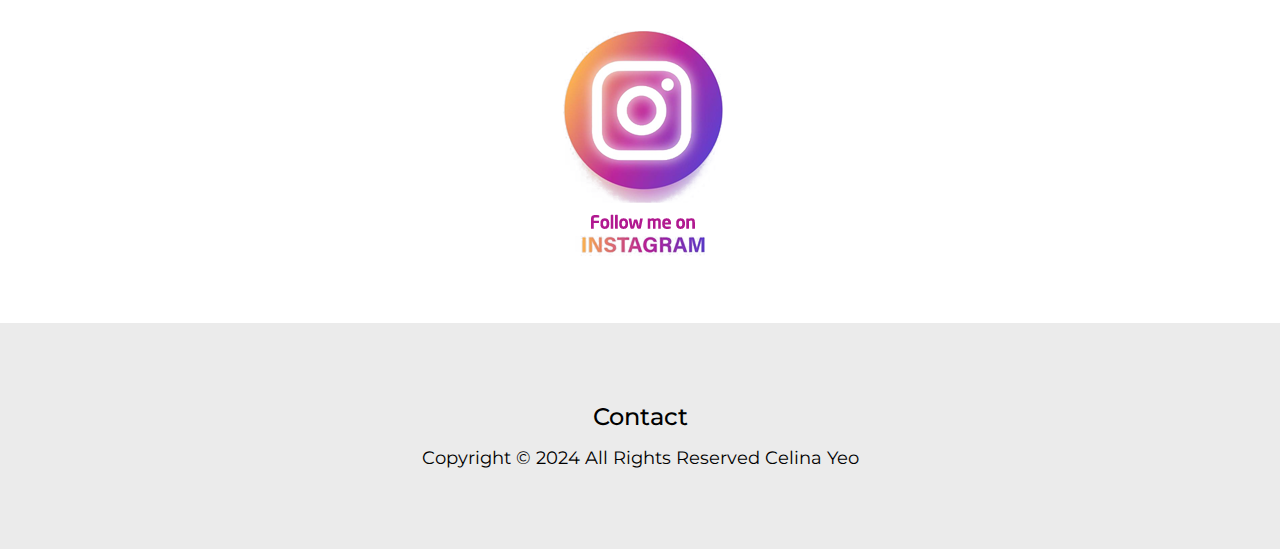
==== commit 4752156d: "Update index.html" ====
--- a/index.html
+++ b/index.html
@@ -365,7 +365,7 @@
                         </li>
                         <li>
                             Golf is my passion, and I truly cherish every moment on the course. Whether it's practicing my swing, refining my short game, or simply enjoying the fresh air, I find immense joy in the sport. Now at 15, I aspire to play college golf and eventually become a professional golfer. My dreams include winning the US Women's Open, earning the Rookie of the Year title, and becoming the best golfer in the world. I understand that this journey will be long and challenging, but I believe in myself and my dreams, and I am committed to pursuing them relentlessly.</li>
-                        <li>I would be honored to have your support and guidance on this journey. Will </li>
+                        <li>I would be honored to have your support and guidance on this journey. Will you join me?</li>
                     </ul>
                     <div class="instaBox">
                         <a href="https://www.instagram.com/celina_yeo/" target="_blank">
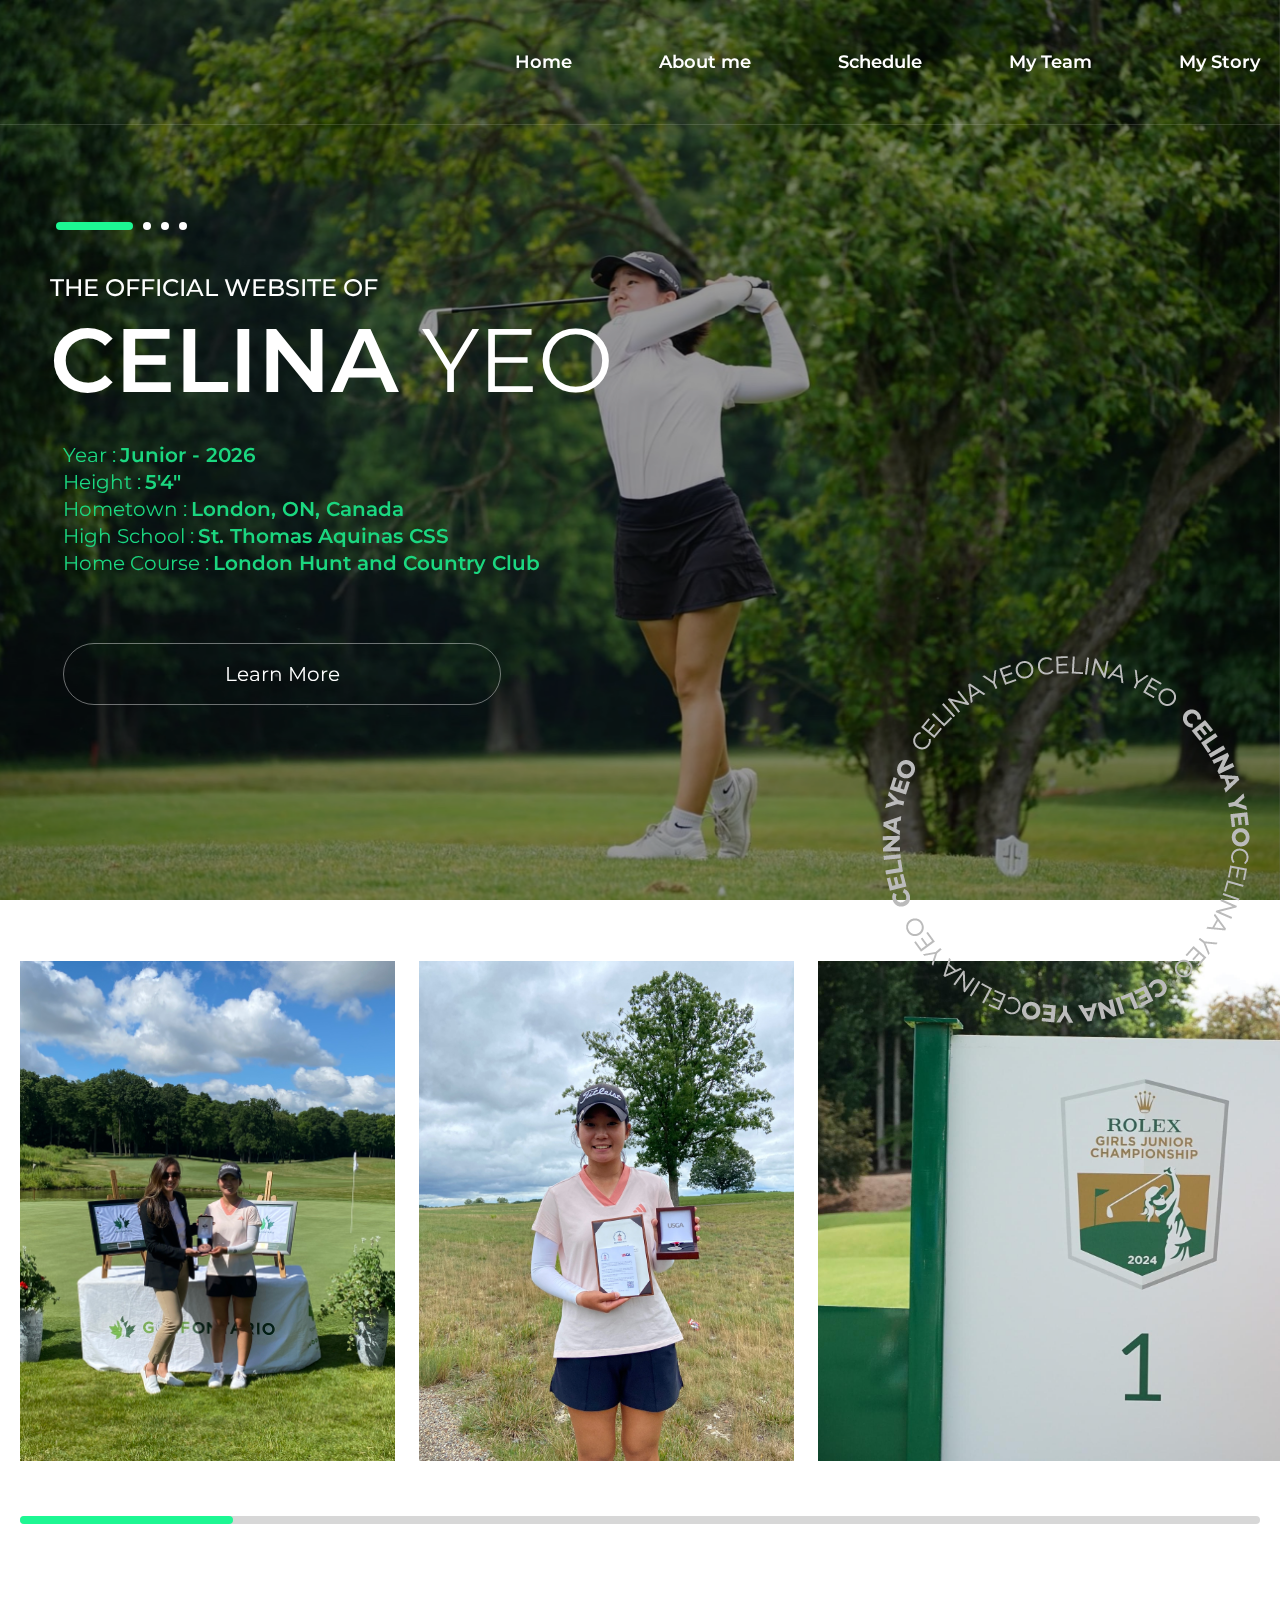
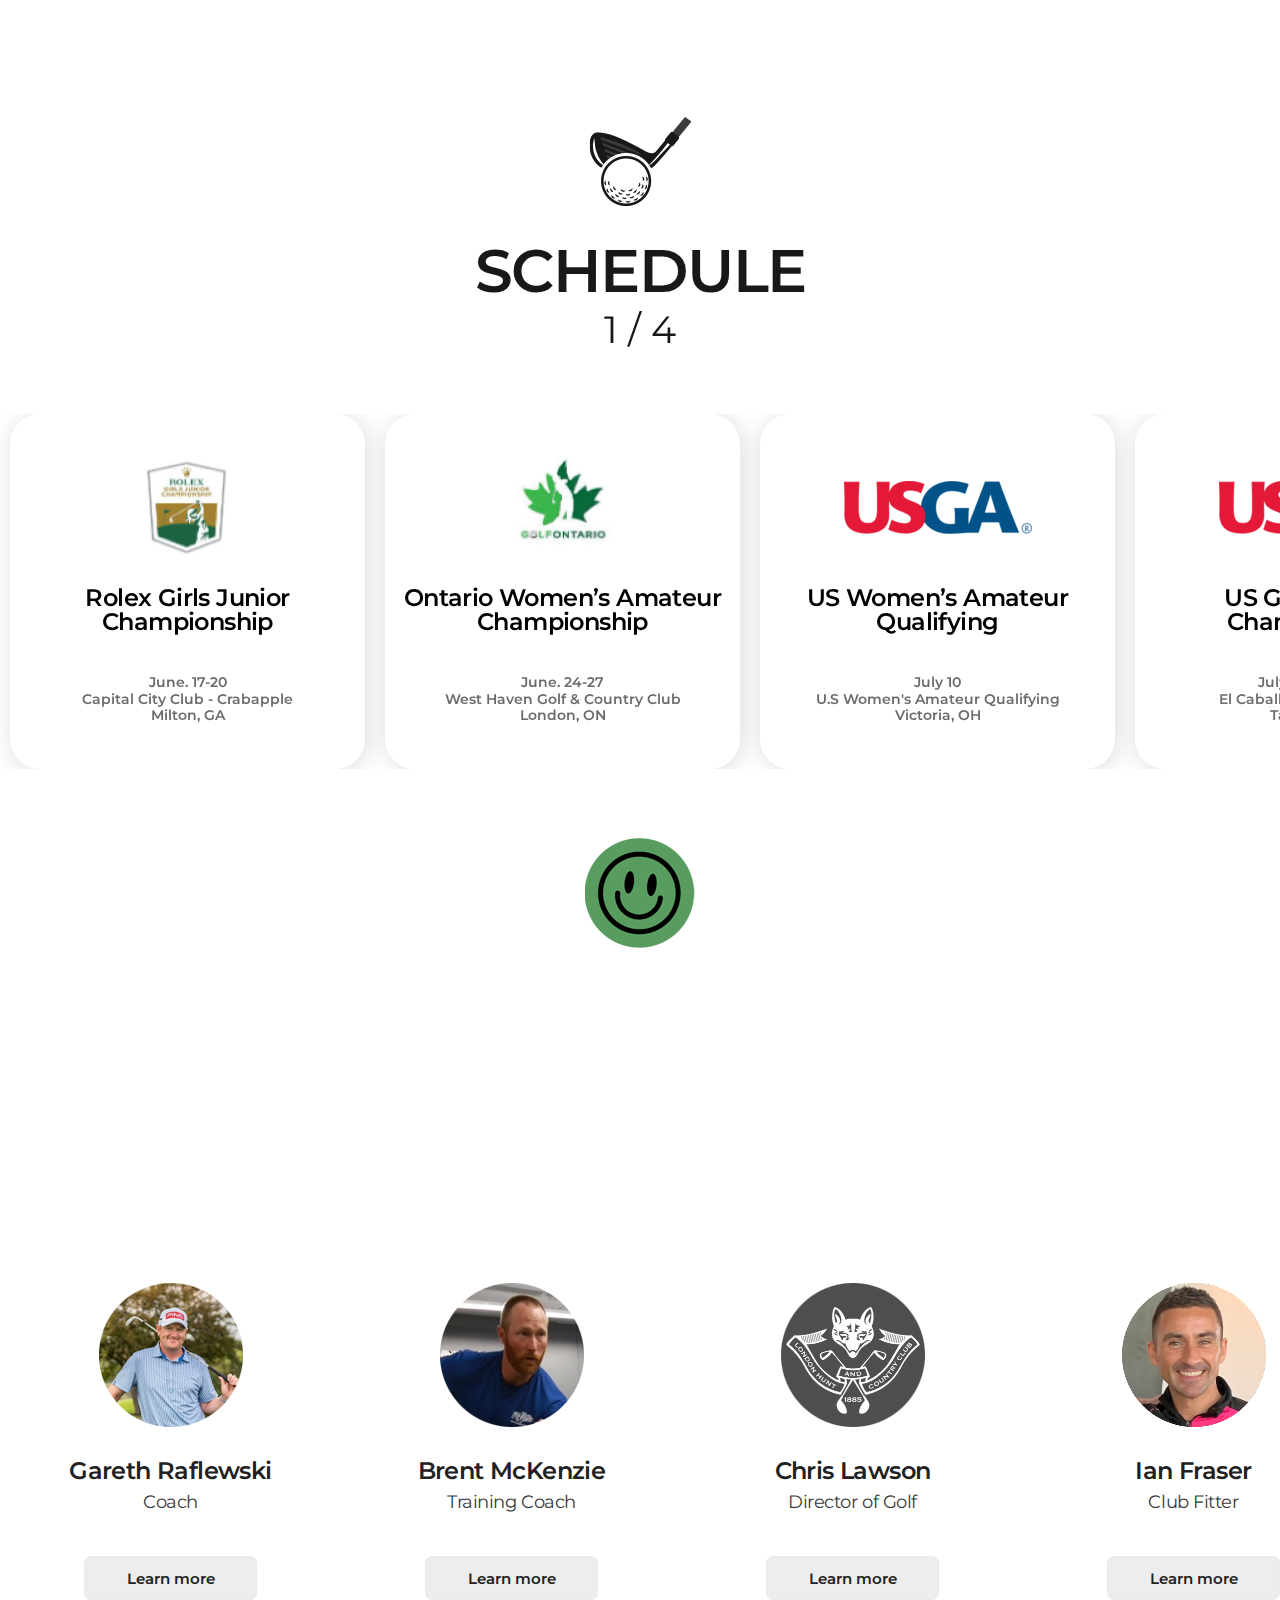
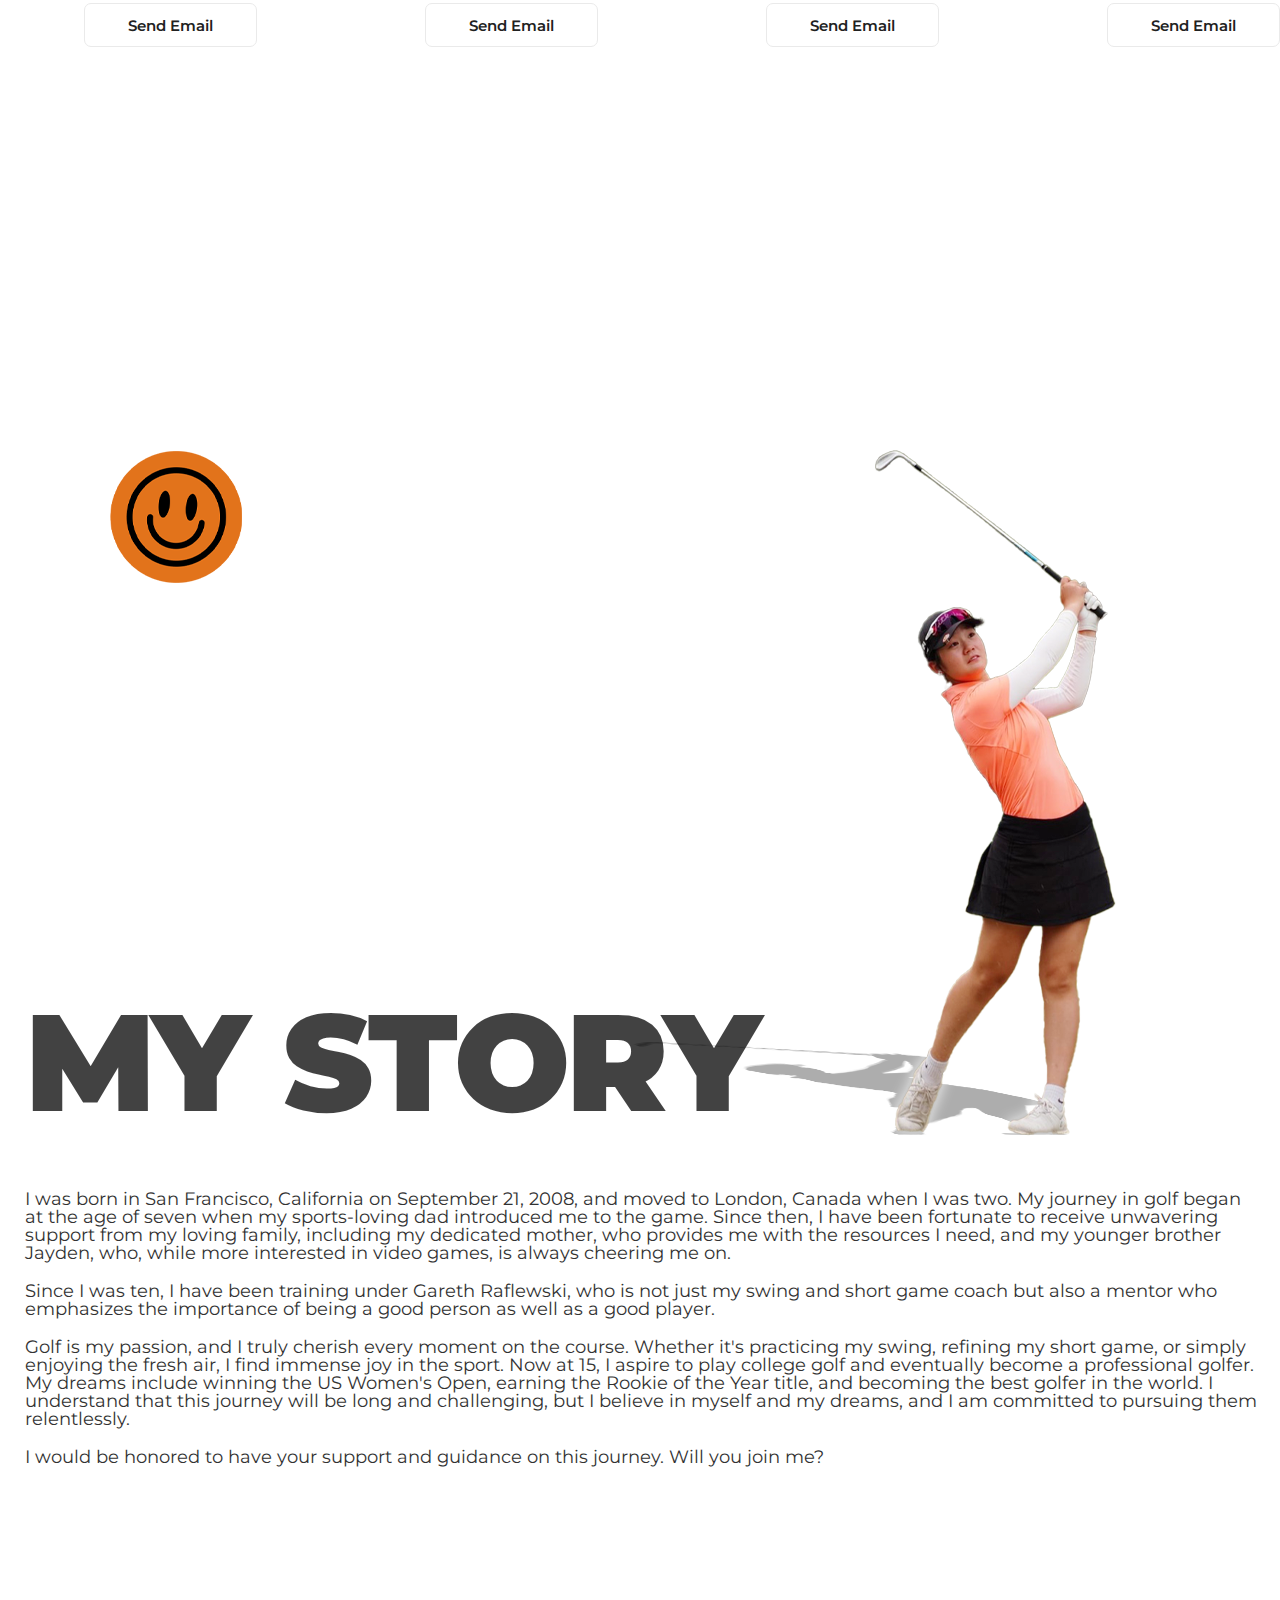
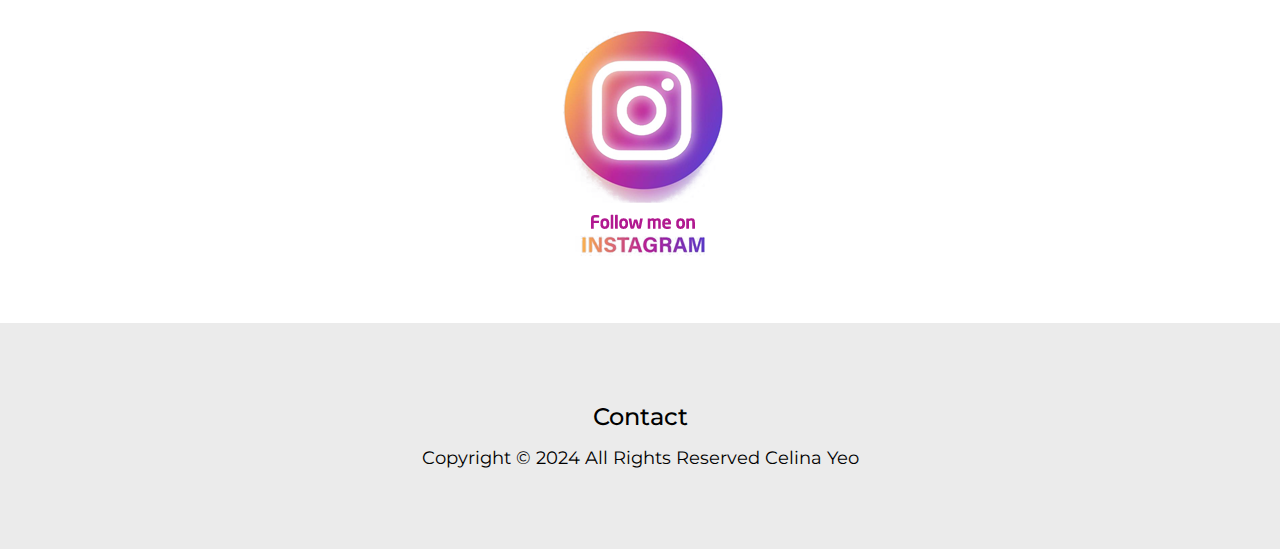
==== commit 4aa39d0a: "July Index Update" ====
--- a/index.html
+++ b/index.html
@@ -90,6 +90,9 @@
                     <!-- Additional required wrapper -->
                     <div class="swiper-wrapper">
                       <!-- Slides -->
+                      <div class="swiper-slide"><img src="images/main/section2Img11.jpg" alt="personImage"></div>
+                      <div class="swiper-slide"><img src="images/main/section2Img12.jpg" alt="personImage"></div>
+                      <div class="swiper-slide"><img src="images/main/section2Img13.jpg" alt="personImage"></div>
                       <div class="swiper-slide"><img src="images/main/section2Img1.jpg" alt="personImage"></div>
                       <div class="swiper-slide"><img src="images/main/section2Img2.jpg" alt="personImage"></div>
                       <div class="swiper-slide"><img src="images/main/section2Img3.jpg" alt="personImage"></div>
@@ -124,7 +127,7 @@
                         <div class="swiper-slide">
                             <div class="sec3Box">
                                 <div class="main_box">
-                                    <a href="https://www.ajga.org/tournaments/2024/rolex-girls-junior- championship" target="_blank">
+                                    <a href="https://www.ajga.org/tournaments/2024/rolex-girls-junior-championship" target="_blank">
                                     <div class="logoBox">
                                         <img src="images/main/sec3Logo4.jpeg" alt="logo" class="logoimg4">
                                     </div>
@@ -172,7 +175,7 @@
                         <div class="swiper-slide">
                             <div class="sec3Box">
                                 <div class="main_box">
-                                    <a href="https://championships.usga.org/uswomensamateurfourball/2024/scoring.html" target="_blank">
+                                    <a href="https://championships.usga.org/uswomensamateur.html" target="_blank">
                                         <div class="logoBox">
                                             <img src="images/main/sec3Logo2.png" alt="logo" class="logoimg2">
                                         </div>
@@ -196,7 +199,7 @@
                         <div class="swiper-slide">
                                 <div class="sec3Box">
                                     <div class="main_box">
-                                        <a href="https://championships.usga.org/uswomensamateurfourball/2024/scoring.html" target="_blank">
+                                        <a href="https://championships.usga.org/usgirlsjunior.html" target="_blank">
                                             <div class="logoBox">
                                                 <img src="images/main/sec3Logo2.png" alt="logo" class="logoimg2">
                                             </div>
@@ -215,11 +218,35 @@
                                     </div>
                                 </div><!--//sec3Box-->
                         </div>
-                        <!-- Randy Wise - Aug. 14-17th -->
+                         <!-- US Women's Amateur Championship - Aug. 5th-11th -->
+                         <div class="swiper-slide">
+                            <div class="sec3Box">
+                                <div class="main_box">
+                                    <a href="https://championships.usga.org/uswomensamateur.html" target="_blank">
+                                        <div class="logoBox">
+                                            <img src="images/main/sec3Logo2.png" alt="logo" class="logoimg2">
+                                        </div>
+                                        <div class="textBox">
+                                            <div class="topTx">
+                                                US Women's Amateur<br>
+                                                Championship
+                                            </div>
+                                            <p class="btmTx">
+                                                Aug. 5-11th, 2024 <br>
+                                                Southern Hills Country Club<br>
+                                                Tulsa, OK                                  
+                                            </p>
+                                        </div><!--//textBox-->
+                                    </a>
+                                </div>
+                            </div><!--//sec3Box-->
+                        </div>
+                        <!-- Randy Wise - Aug. 12-15th -->
                         <div class="swiper-slide">
                             <div class="sec3Box">
                                 <div class="main_box">
-                                    <a href="https://www.ajga.org/tournaments/2024/the-nelly" target="_blank">
+                                    <a href="https://www.ajga.org/tournaments/2024/randy-wise-junior-open
+                                    " target="_blank">
                                         <div class="logoBox">
                                             <img src="images/main/sec3Logo1.png" alt="logo" class="logoimg1">
                                         </div>
@@ -229,7 +256,7 @@
                                                 Junior Open
                                             </div>
                                             <p class="btmTx">
-                                                Aug. 14-17<br>
+                                                Aug. 12-15th<br>
                                                 Spring Meadows Country Club <br>
                                                 Linden, MI
                                             </p>
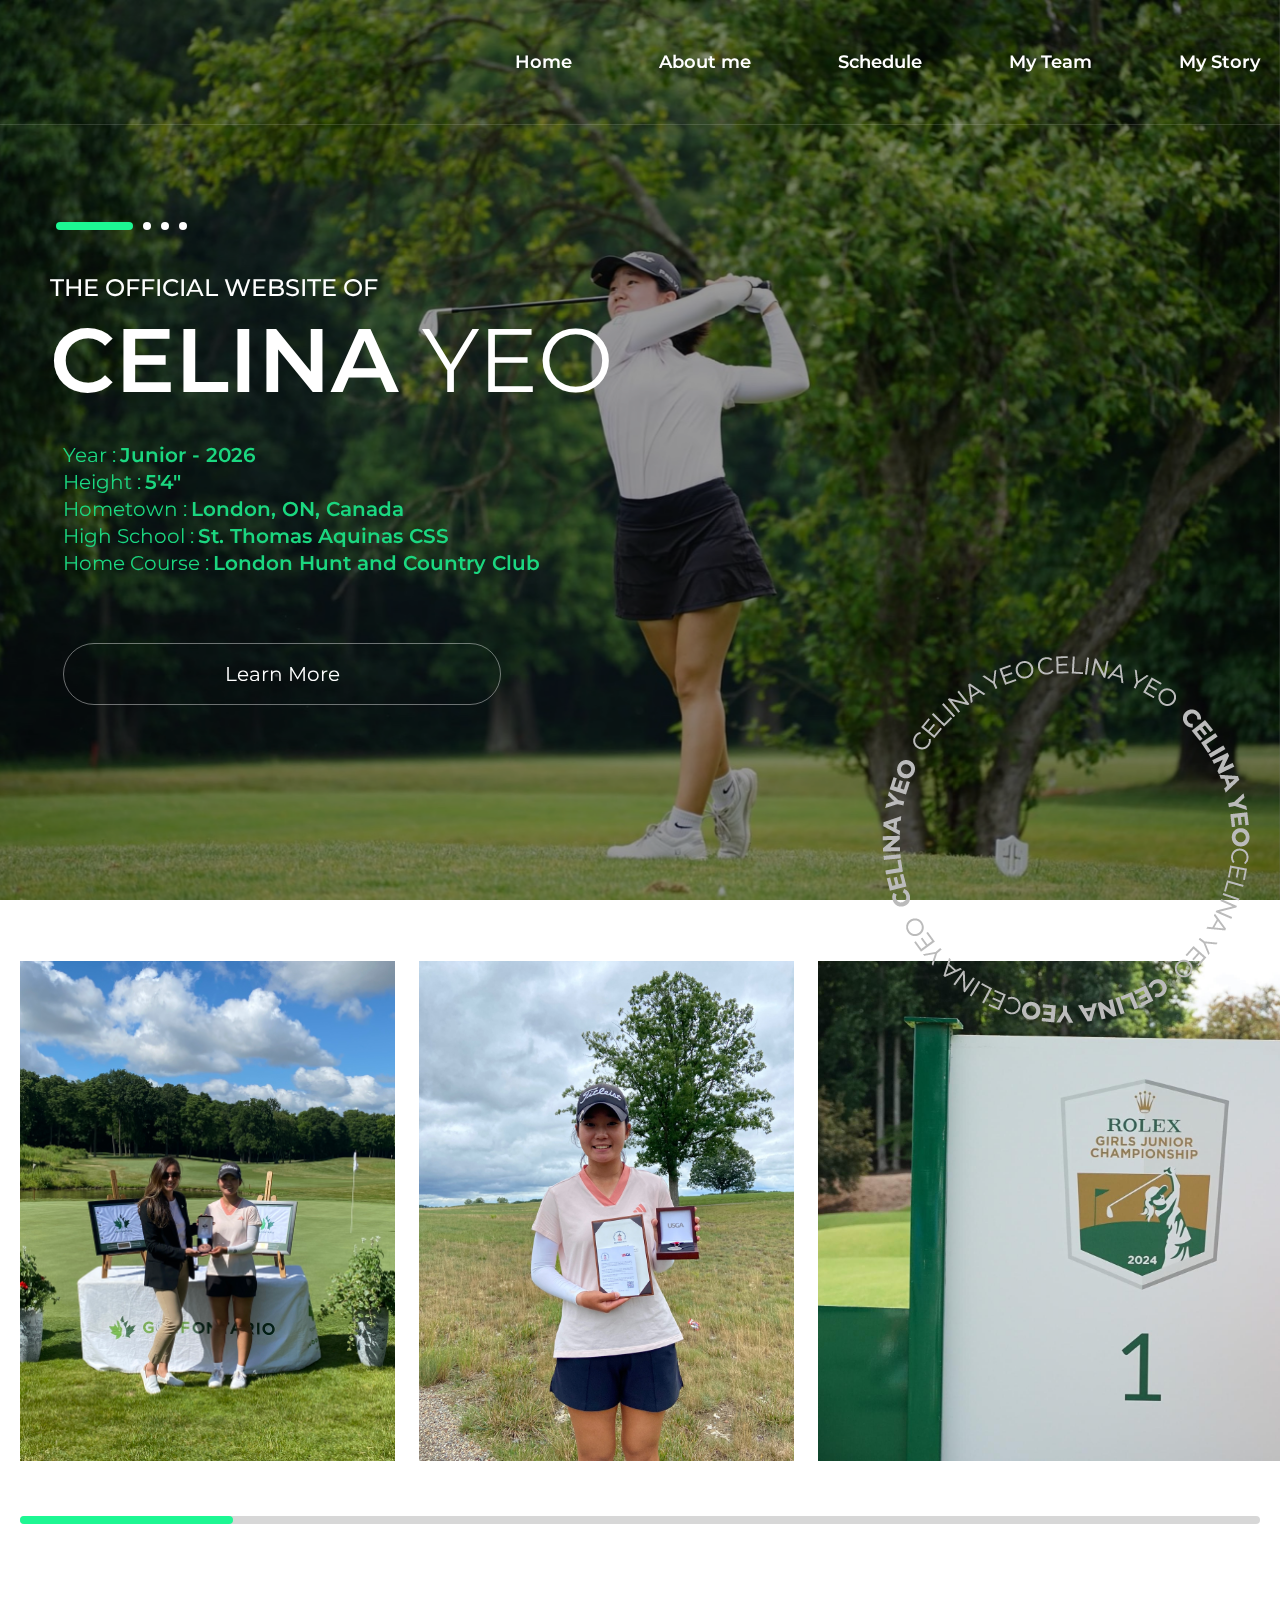
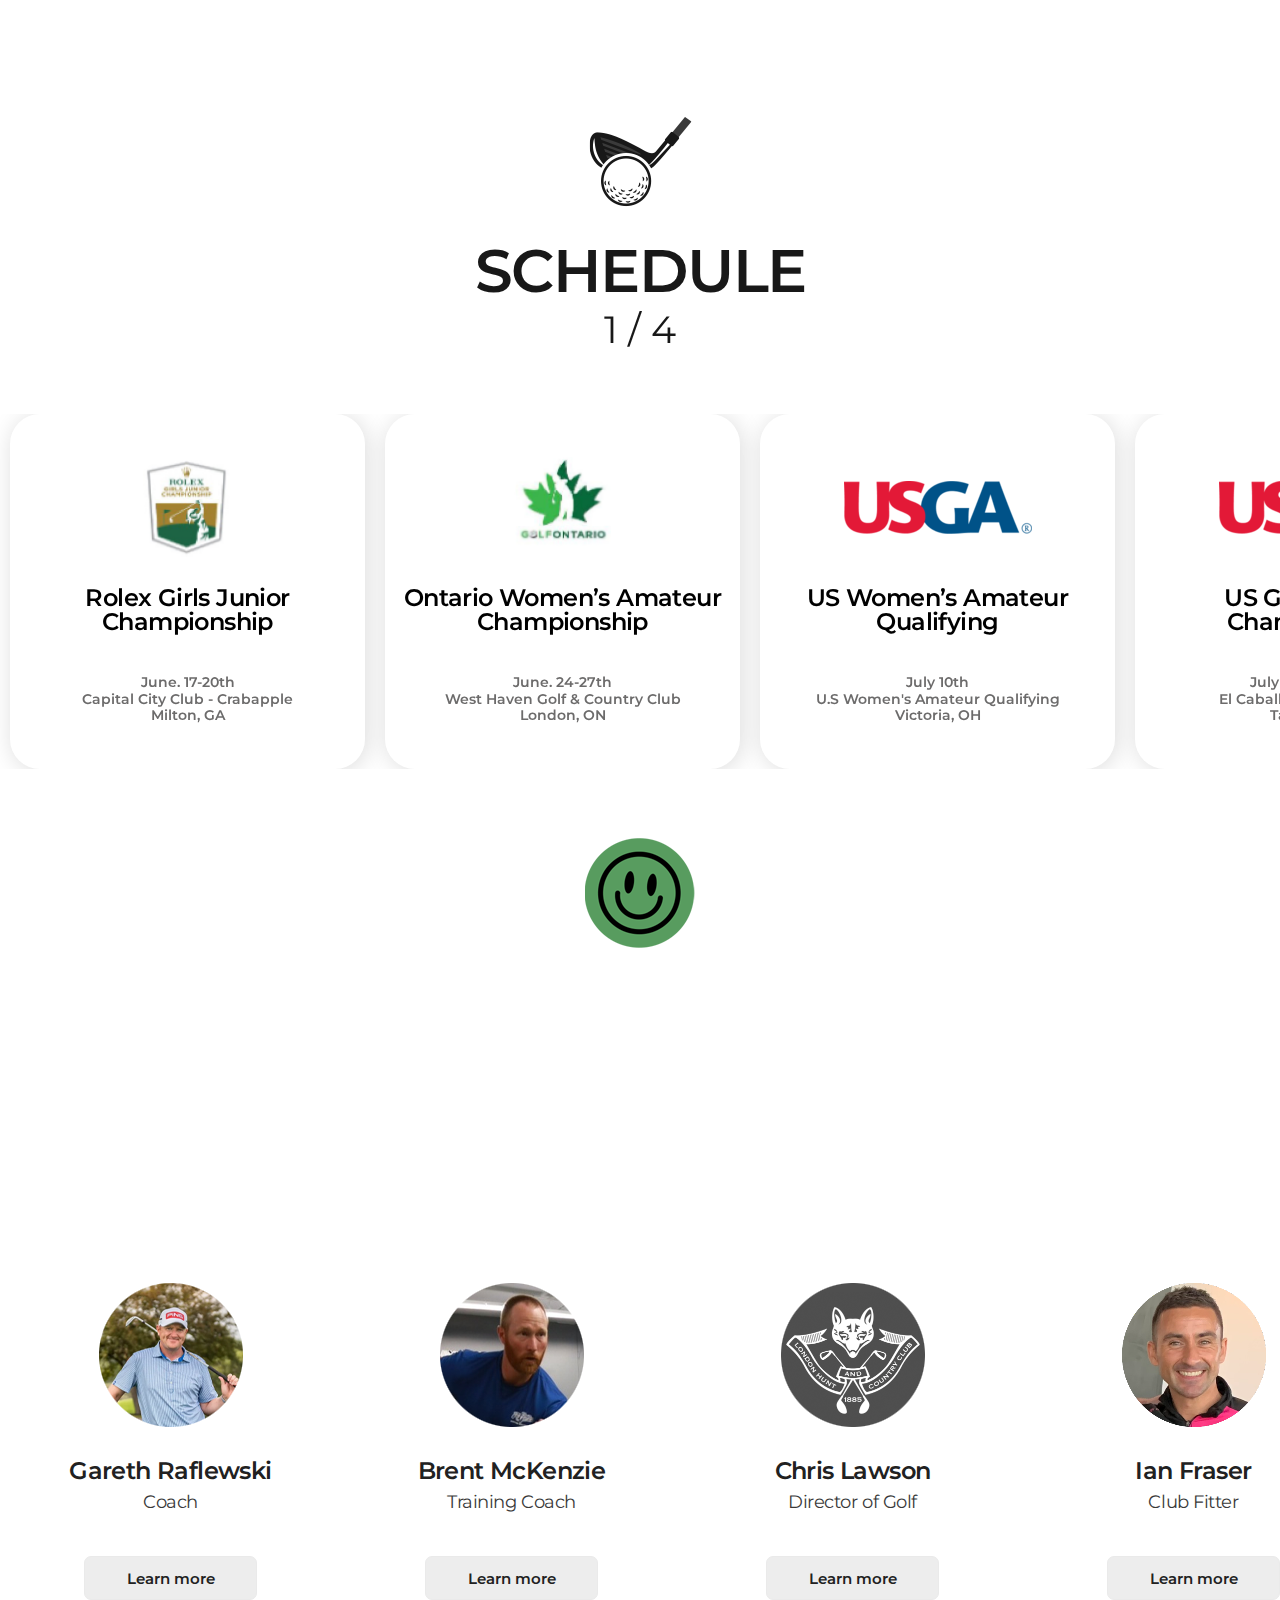
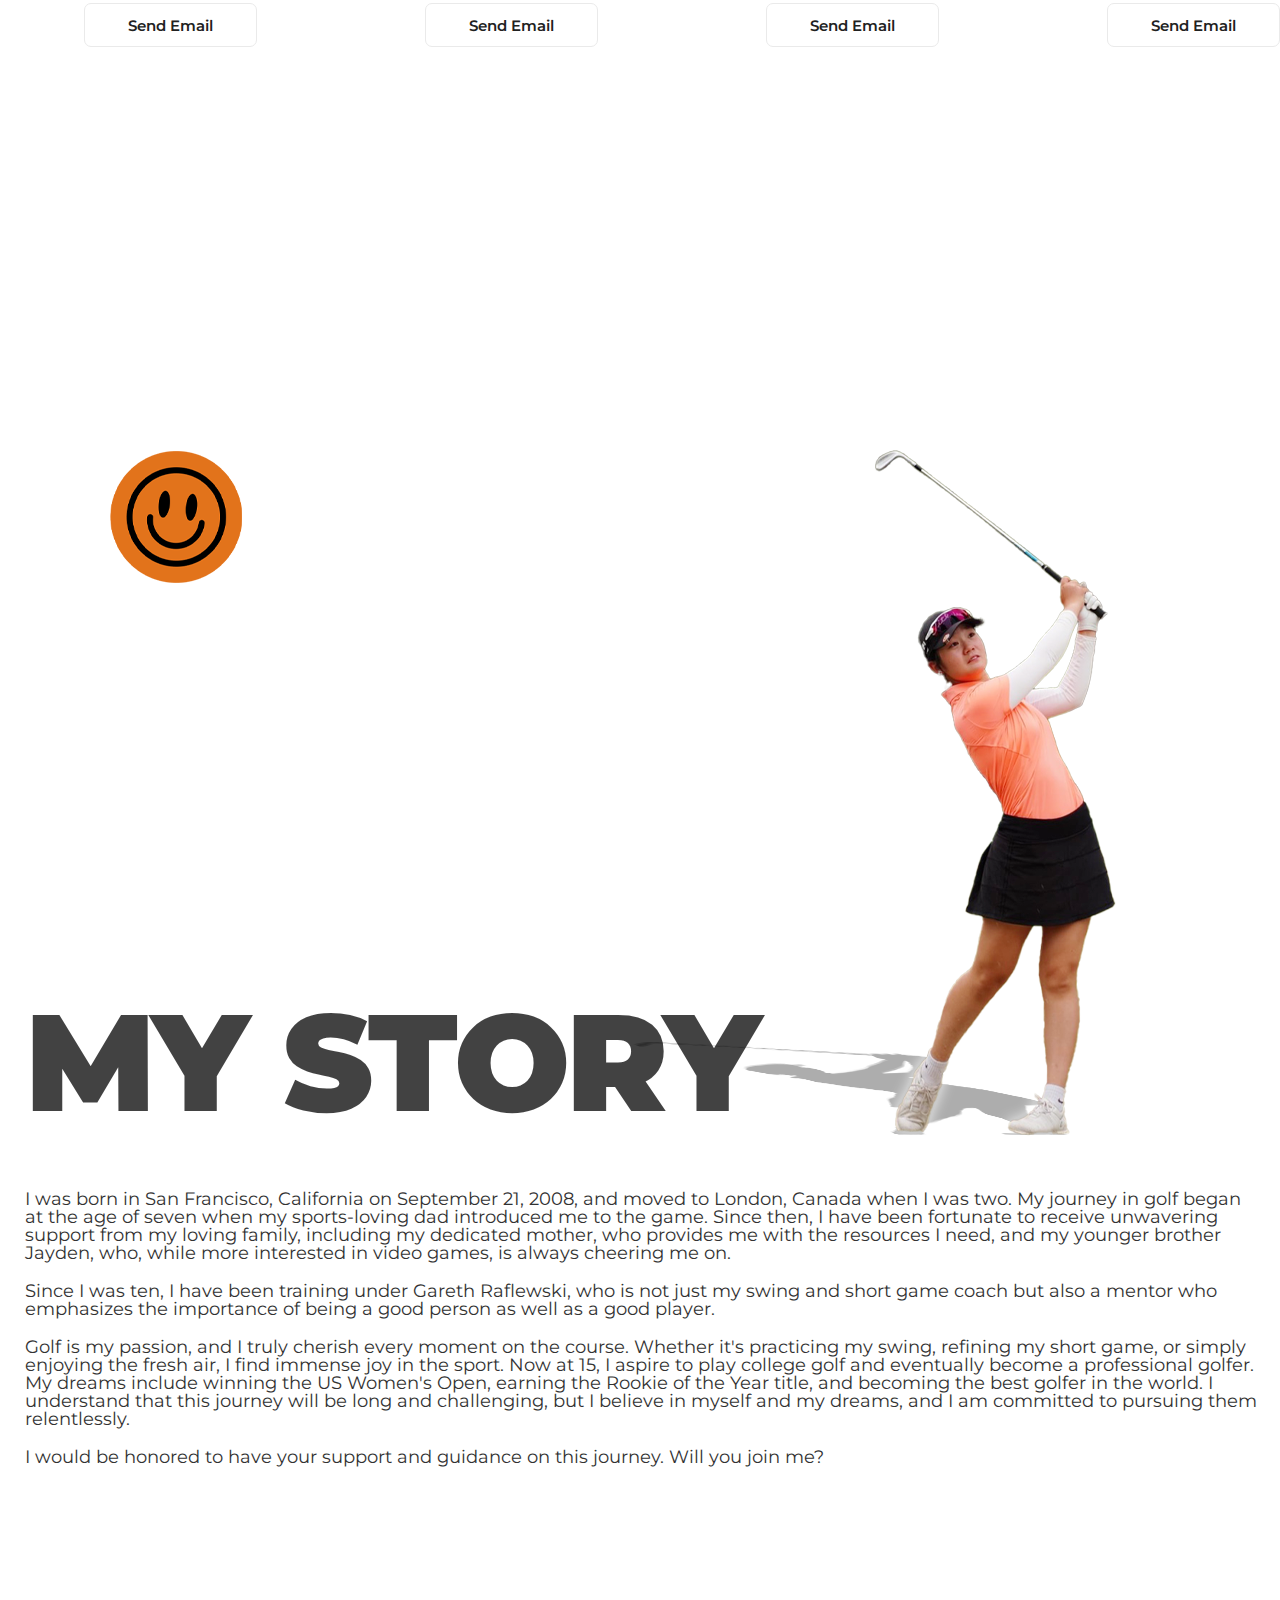
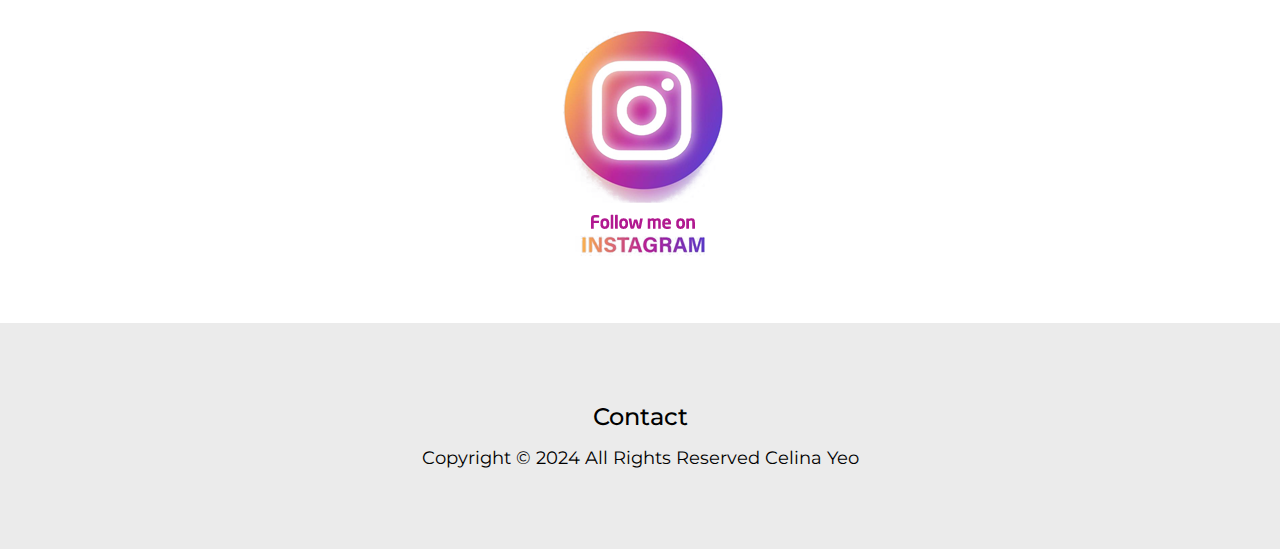
==== commit 590b8b47: "Update index.html" ====
--- a/index.html
+++ b/index.html
@@ -137,7 +137,7 @@
                                             Championship
                                         </div>
                                         <p class="btmTx">
-                                            June. 17-20<br>
+                                            June. 17-20th<br>
                                             Capital City Club - Crabapple <br>
                                             Milton, GA
                                         </p>
@@ -161,7 +161,7 @@
                                             Championship
                                         </div>
                                         <p class="btmTx">
-                                            June. 24-27<br>
+                                            June. 24-27th<br>
                                             West Haven Golf & Country Club<br>
                                             London, ON
                                         </p>
@@ -185,7 +185,7 @@
                                                 Qualifying
                                             </div>
                                             <p class="btmTx">
-                                                July 10 <br>
+                                                July 10th<br>
                                                 U.S Women's Amateur Qualifying <br>
                                                 Victoria, OH                                    
                                             </p>
@@ -209,7 +209,7 @@
                                                     Championship
                                                 </div>
                                                 <p class="btmTx">
-                                                    July 15-20, 2024 <br>
+                                                    July 15-20th, 2024 <br>
                                                     El Caballero Country Club <br>
                                                     Tarzana, CA                                   
                                                 </p>
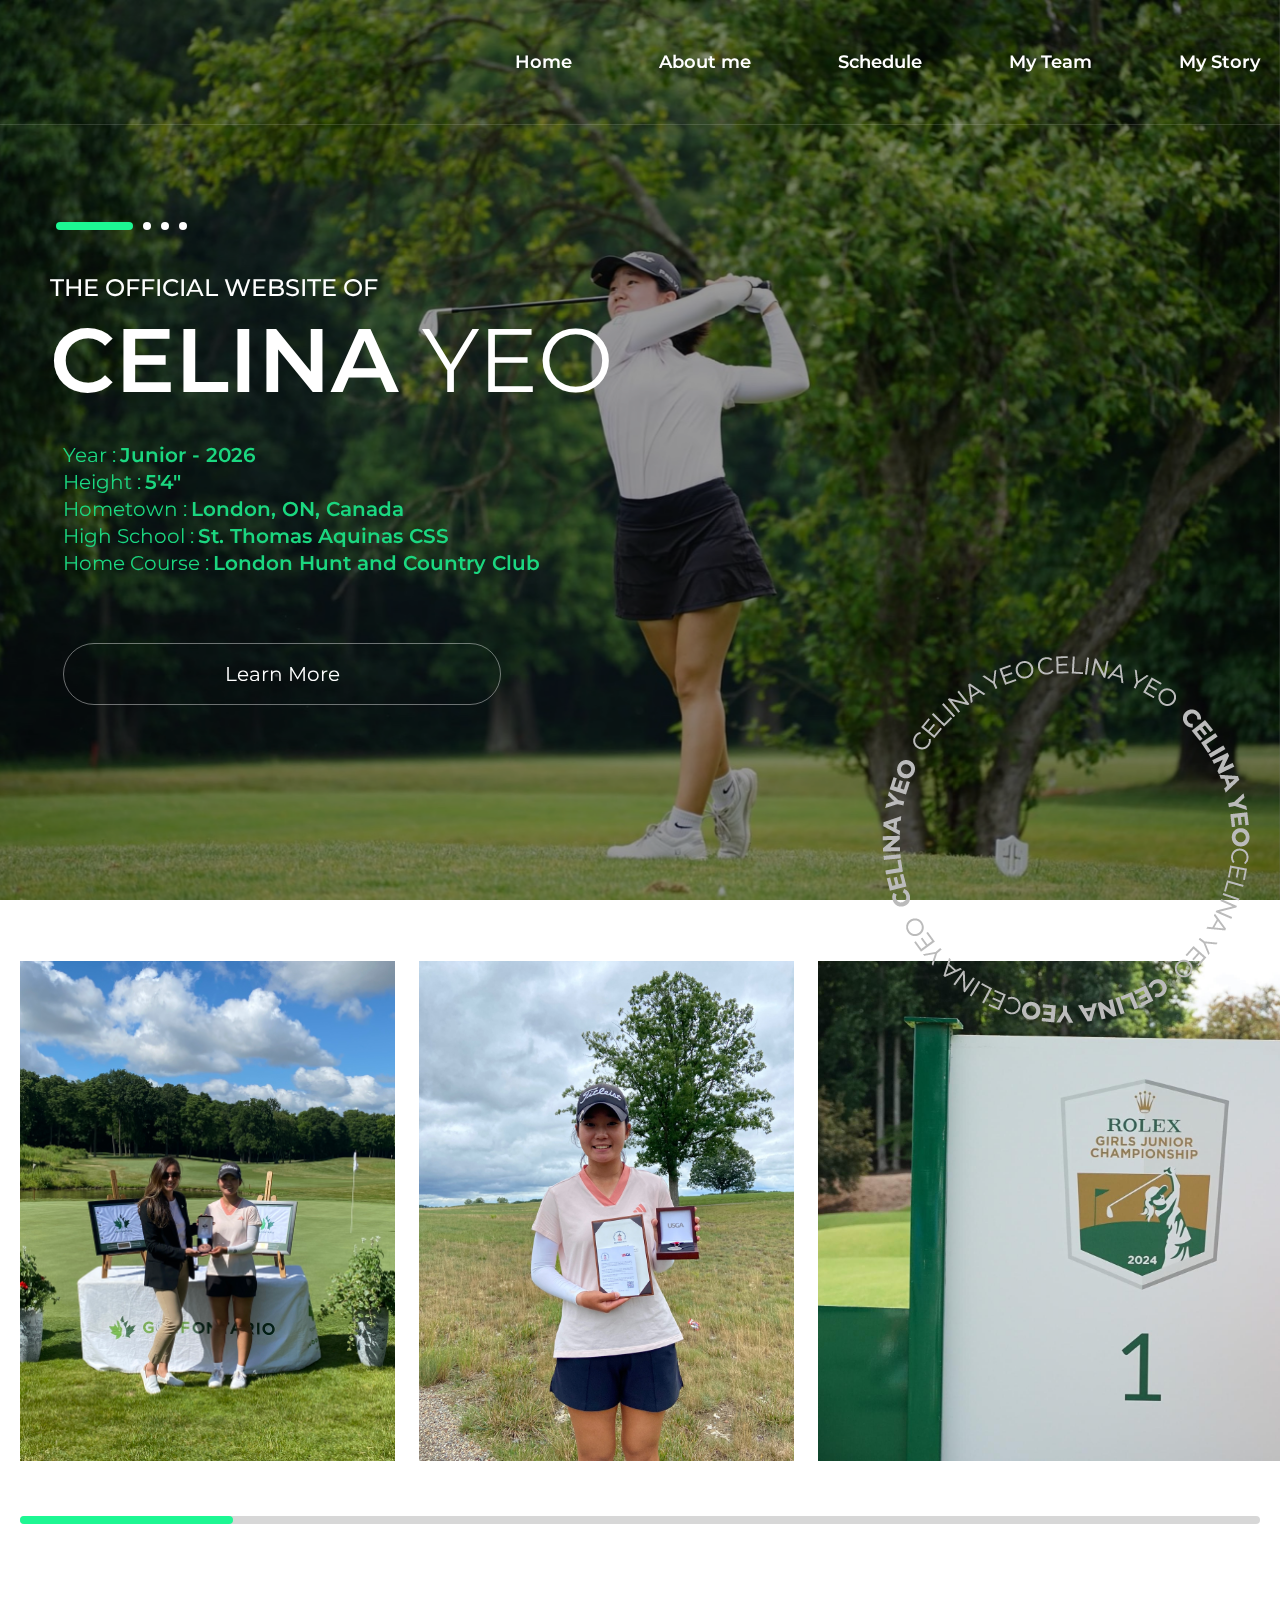
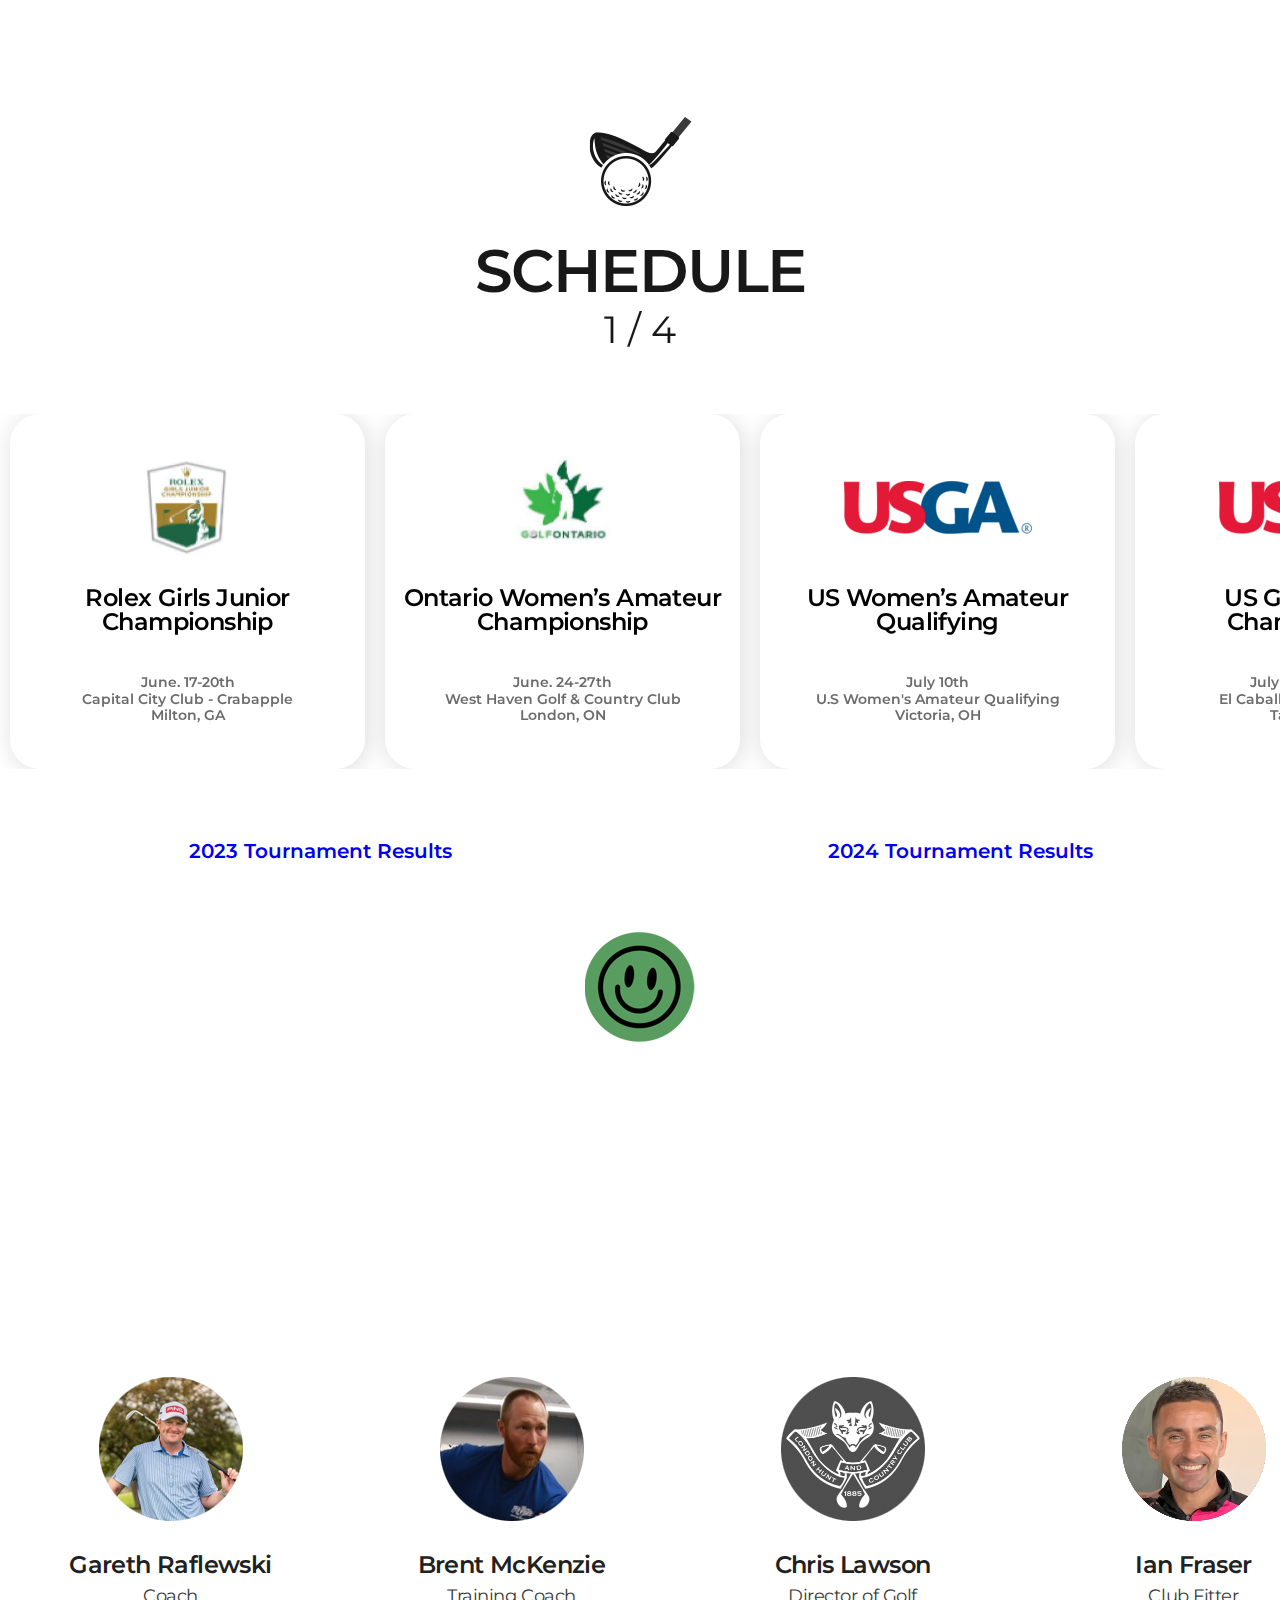
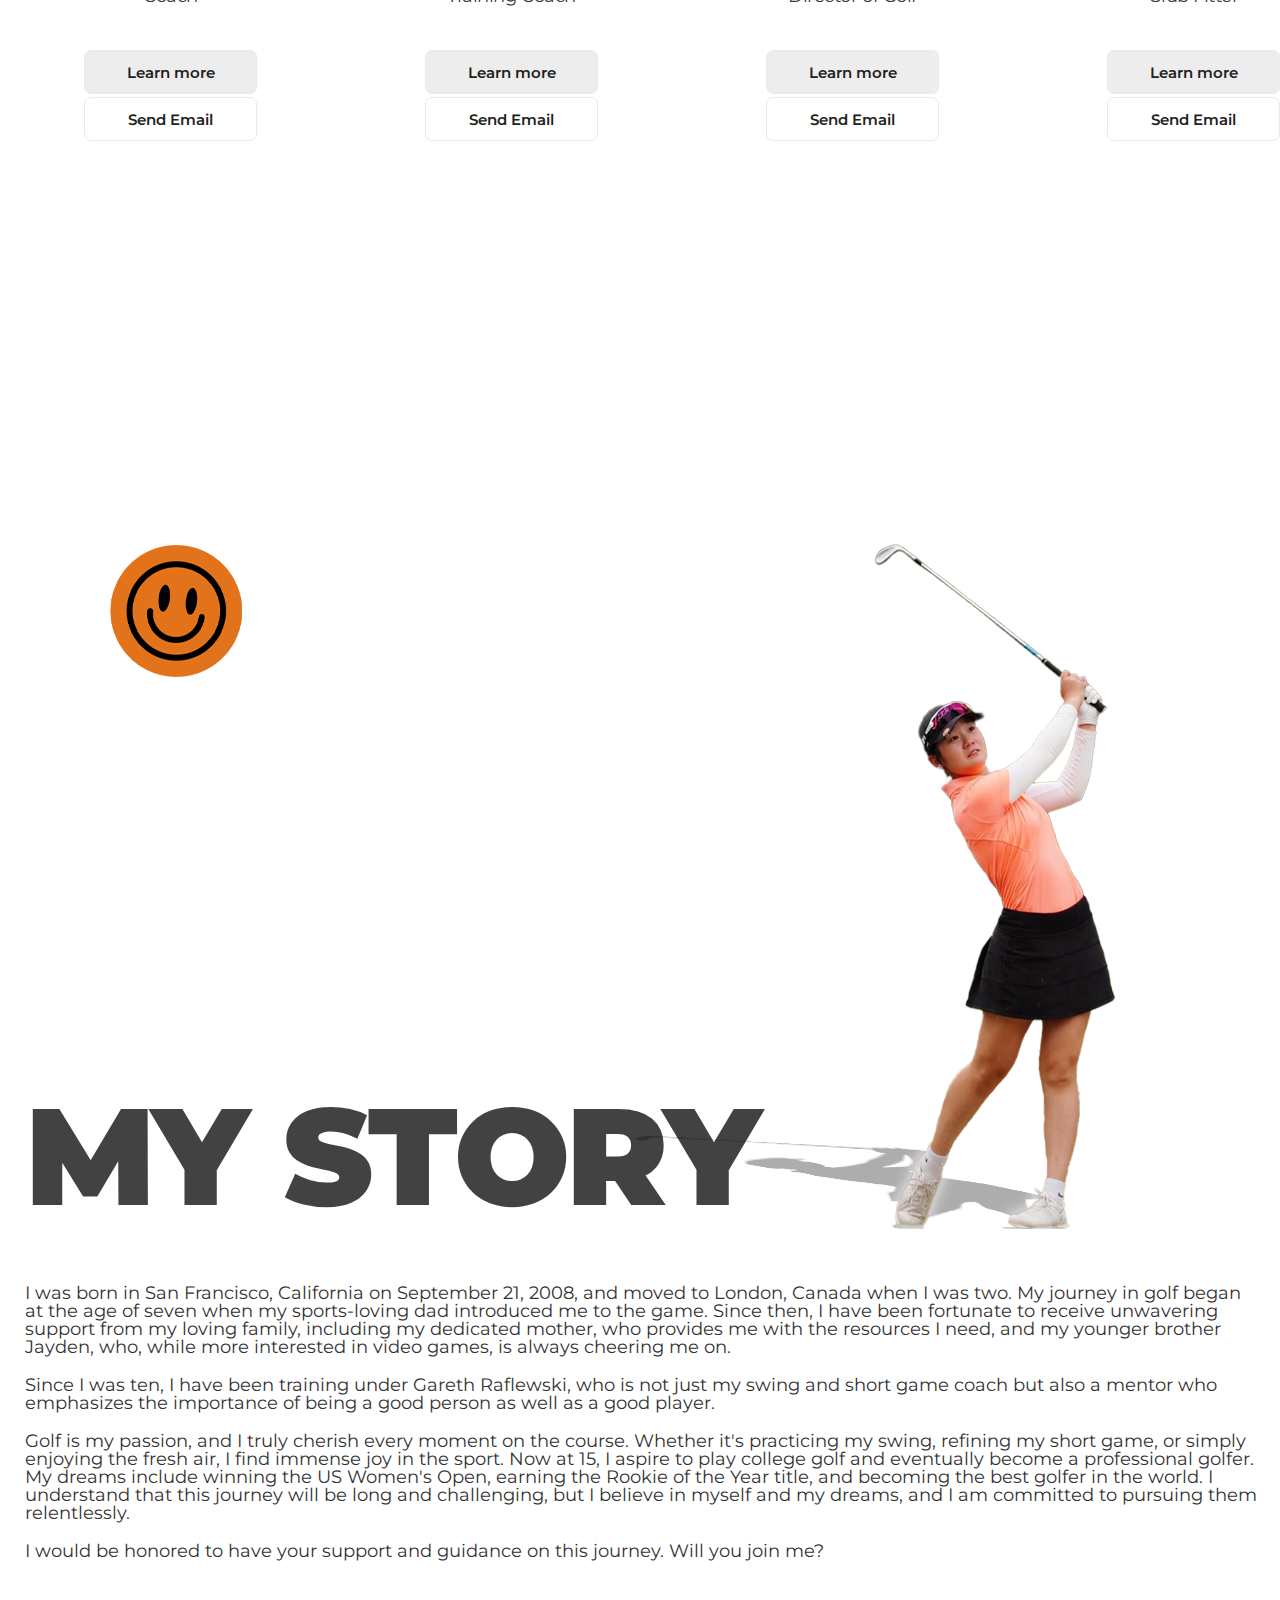
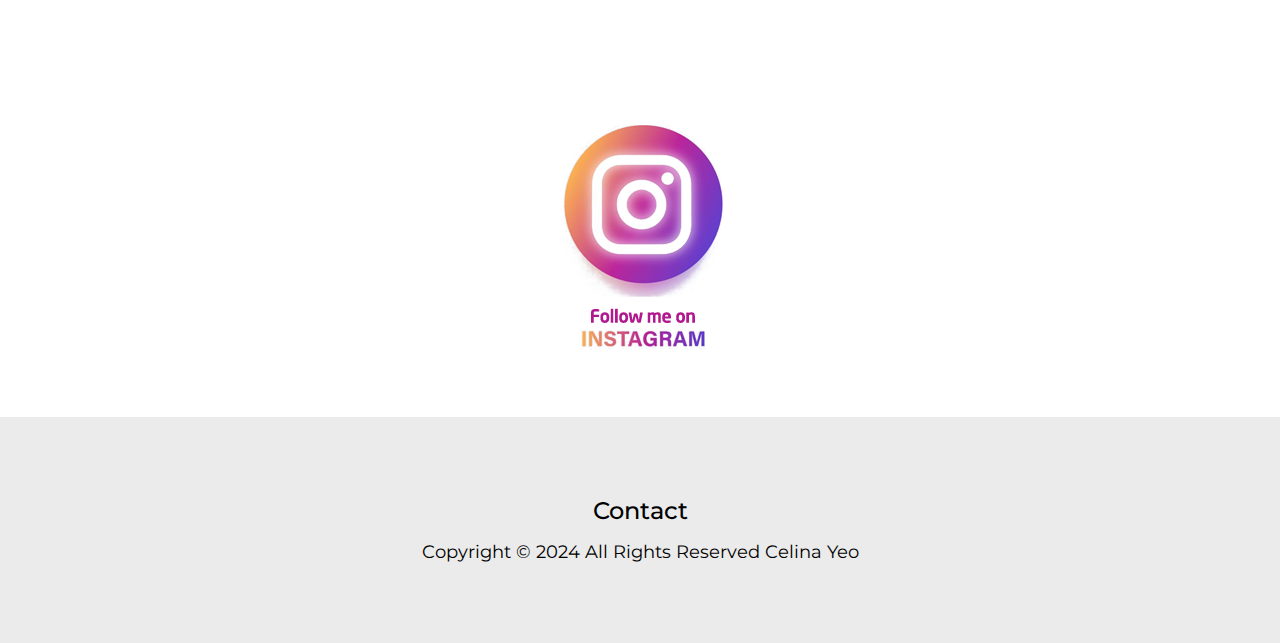
==== commit 4263c4a5: "Update Sept. 10th 2024" ====
--- a/index.html
+++ b/index.html
@@ -141,6 +141,10 @@
                                             Capital City Club - Crabapple <br>
                                             Milton, GA
                                         </p>
+                                        <p class="hoverTxt">
+                                            2nd Place <br>
+                                            66 - 68 - 72 | -10
+                                        </p>
                                     </div><!--//textBox-->
                                     </a>
                                 </div>
@@ -165,6 +169,10 @@
                                             West Haven Golf & Country Club<br>
                                             London, ON
                                         </p>
+                                        <p class="hoverTxt">
+                                            T3 <br>
+                                            72 - 72 - 73 - 65 | -6
+                                        </p>
                                     </div><!--//textBox-->
                                     </a>
                                 </div>
@@ -188,6 +196,10 @@
                                                 July 10th<br>
                                                 U.S Women's Amateur Qualifying <br>
                                                 Victoria, OH                                    
+                                            </p>
+                                            <p class="hoverTxt">
+                                                1st - Lower Scorer Medal <br>
+                                                68 | -2
                                             </p>
                                         </div><!--//textBox-->
                                     </a>
@@ -213,6 +225,10 @@
                                                     El Caballero Country Club <br>
                                                     Tarzana, CA                                   
                                                 </p>
+                                                <p class="hoverTxt">
+                                                    Missed Cut <br>
+                                                    75 - 76 | +9
+                                                </p>
                                             </div><!--//textBox-->
                                         </a>
                                     </div>
@@ -235,6 +251,10 @@
                                                 Aug. 5-11th, 2024 <br>
                                                 Southern Hills Country Club<br>
                                                 Tulsa, OK                                  
+                                            </p>
+                                            <p class="hoverTxt">
+                                                T55 - MC in Playoff <br>
+                                                73 - 78 | +9
                                             </p>
                                         </div><!--//textBox-->
                                     </a>
@@ -260,11 +280,25 @@
                                                 Spring Meadows Country Club <br>
                                                 Linden, MI
                                             </p>
+                                            <p class="hoverTxt">
+                                                2nd Place <br>
+                                                71 - 68 - 75 | -2
+                                            </p>
                                         </div><!--//textBox-->
                                     </a>
                                 </div>
                             </div>
                         </div> 
+                    </div>
+                </div>
+
+                <div class="results">
+                    <div class="linktxt">
+                        <a href="../celina/images/Celina_Tournament_Result_2023.pdf" target="_blank">2023 Tournament Results</a>
+                    </div>
+
+                    <div class="linktxt">
+                        <a href="../celina/images/Celina_Tournament_Result_2024.pdf" target="_blank">2024 Tournament Results</a>
                     </div>
                 </div>
             </div>
@@ -370,7 +404,10 @@
                       </div>
                     </div>
                   </div>
-            </div>
+
+                 
+            </div>
+
         </div><!--//sec4Area-->
     
         <div class="sec5Area">
--- a/css/main.css
+++ b/css/main.css
@@ -296,7 +296,18 @@
 }
 .sec3Slide .swiper-slide .main_box:hover a .textBox .btmTx {
     color: #fff;
-}
+    display: none;
+}
+.sec3Slide .swiper-slide .main_box a .textBox .hoverTxt {
+    display: none;
+    color: #fff;
+}
+.sec3Slide .swiper-slide .main_box:hover a .textBox .hoverTxt {
+    display: block;
+    color: #fff;
+}
+
+
 
 .sec3Slide .logoBox {
     height: 9.7rem;
@@ -318,6 +329,12 @@
     letter-spacing: -0.025em;
 }
 .sec3Slide .textBox .btmTx {
+    font-size: 1.4rem;
+    color: #6c6b6b;
+    line-height: 1.2;
+    font-weight: 600;
+} 
+.sec3Slide .textBox .hoverTxt {
     font-size: 1.4rem;
     color: #6c6b6b;
     line-height: 1.2;
@@ -365,6 +382,16 @@
 .logoimg5 {
     height: 10rem;
 }
+.sec3Area > div .results .linktxt{
+    width: 50%;
+    float: left;
+    text-align: center;
+    font-size: 2rem;
+    color: #6c6b6b;
+    line-height: 1.2;
+    font-weight: 600;
+    padding-top: 7rem;
+}
 
 
 /* section4 */
